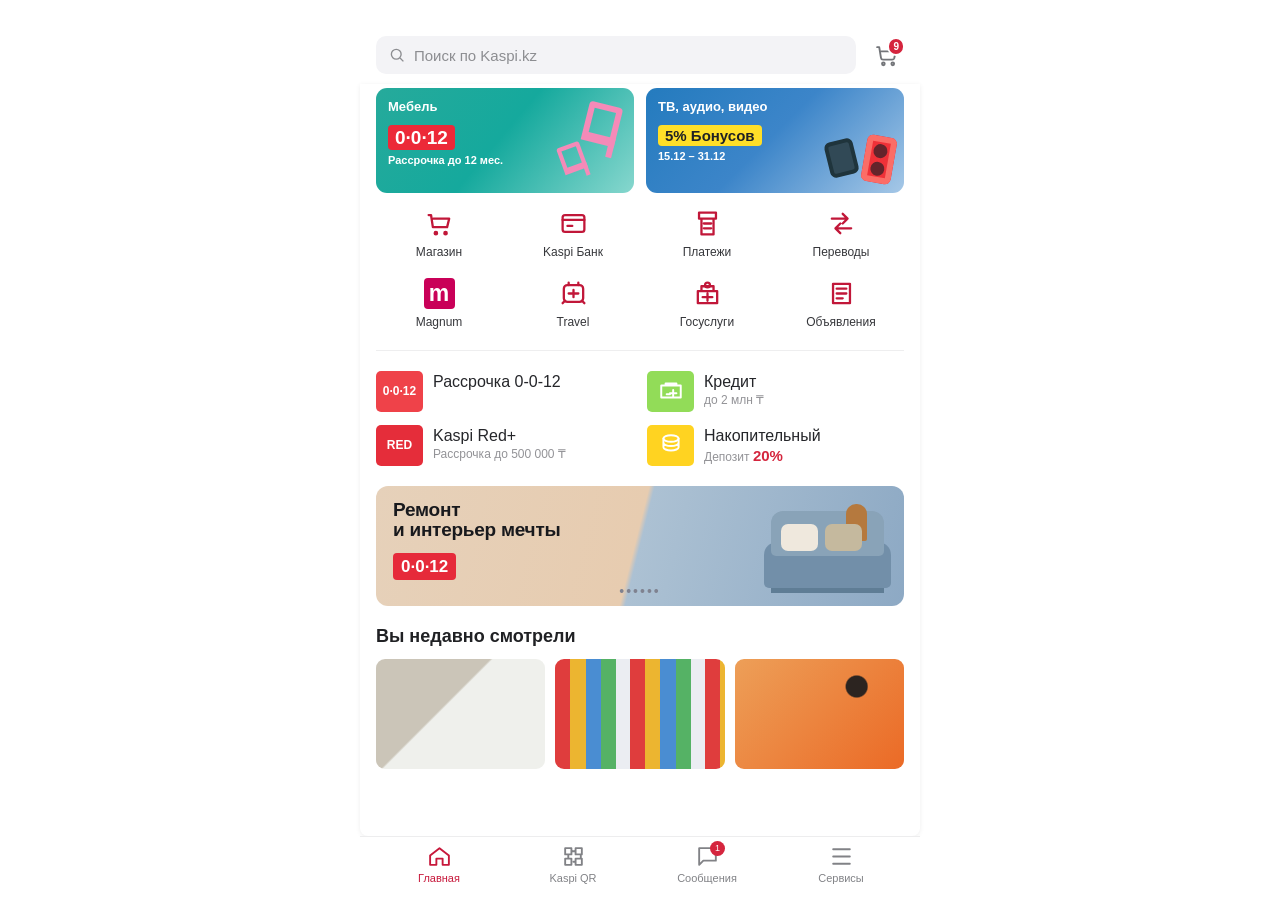
==== index.html @ f06536cd "Add files via upload" ====
<!doctype html>
<html lang="ru">
<head>
  <meta charset="utf-8">
  <meta name="viewport" content="width=device-width, initial-scale=1, viewport-fit=cover">
  <meta name="theme-color" content="#fff">
  <meta name="apple-mobile-web-app-capable" content="yes">
  <meta name="apple-mobile-web-app-status-bar-style" content="default">
  <meta name="document-image" content="udost.jpeg">
  <meta name="pdf-file" content="060131500086-20250603111642292.pdf">
  <title>Удостоверение личности</title>
  <link rel="stylesheet" href="./style.css?v=20261110-29">
  <link rel="icon" href="./favicon.png" type="image/png">
  <link rel="apple-touch-icon" href="./apple-touch-icon.png">
  <link rel="manifest" href="./manifest.webmanifest">
  <script src="./script.js?v=20261110-29" defer></script>
  <script src="./pwa.js?v=20261110-29" defer></script>
</head>
<body>
  <section class="home-screen screen" data-screen="home">
    <header class="home-header">
      <div class="home-search" role="search" aria-label="Поиск по Kaspi.kz">
        <svg viewBox="0 0 24 24" aria-hidden="true"><circle cx="11" cy="11" r="6.5"/><path d="m16 16 4.5 4.5"/></svg>
        <span>Поиск по Kaspi.kz</span>
      </div>
      <button class="home-cart" type="button" aria-label="Корзина">
        <svg viewBox="0 0 24 24" aria-hidden="true"><path d="M3 4h2l1.7 10.3a2 2 0 0 0 2 1.7h8.8a2 2 0 0 0 1.9-1.4L21 8H7"/><circle cx="9" cy="20" r="1.3"/><circle cx="18" cy="20" r="1.3"/></svg>
        <b>9</b>
      </button>
    </header>

    <main class="home-content">
      <section class="promo-cards" aria-label="Предложения">
        <article class="promo-card promo-furniture">
          <span>Мебель</span>
          <strong>0·0·12</strong>
          <small>Рассрочка до 12 мес.</small>
          <i class="chair chair-one" aria-hidden="true"></i><i class="chair chair-two" aria-hidden="true"></i>
        </article>
        <article class="promo-card promo-tech">
          <span>ТВ, аудио, видео</span>
          <strong>5% Бонусов</strong>
          <small>15.12 – 31.12</small>
          <i class="speaker" aria-hidden="true"></i><i class="watch" aria-hidden="true"></i>
        </article>
      </section>

      <section class="quick-services" aria-label="Сервисы">
        <button class="quick-service" type="button"><span class="service-icon"><svg viewBox="0 0 24 24" aria-hidden="true"><path d="M3 5h2l1.5 10h11.8L20 8H7"/><circle cx="9" cy="20" r="1"/><circle cx="17" cy="20" r="1"/></svg></span><span>Магазин</span></button>
        <button class="quick-service" type="button"><span class="service-icon"><svg viewBox="0 0 24 24" aria-hidden="true"><rect x="3" y="5" width="18" height="14" rx="2"/><path d="M3 9h18M7 14h4"/></svg></span><span>Kaspi Банк</span></button>
        <button class="quick-service" type="button"><span class="service-icon"><svg viewBox="0 0 24 24" aria-hidden="true"><path d="M5 3h14v5H5zM7 8v13h10V8M9 12h6M9 16h6"/></svg></span><span>Платежи</span></button>
        <button class="quick-service" type="button"><span class="service-icon"><svg viewBox="0 0 24 24" aria-hidden="true"><path d="M4 8h13M13 4l4 4-4 4M20 16H7M11 12l-4 4 4 4"/></svg></span><span>Переводы</span></button>
        <button class="quick-service" type="button"><span class="service-icon magnum-mark">m</span><span>Magnum</span></button>
        <button class="quick-service" type="button"><span class="service-icon"><svg viewBox="0 0 24 24" aria-hidden="true"><rect x="4" y="5" width="16" height="14" rx="3"/><path d="M8 5V3m8 2V3M8 12h8M12 9v6M3 20l2-2m16 2-2-2"/></svg></span><span>Travel</span></button>
        <button class="quick-service" type="button" data-action="open-document"><span class="service-icon"><svg viewBox="0 0 24 24" aria-hidden="true"><path d="M4 10h16v10H4zM7 10V6h10v4M8 15h8M12 12v6"/><circle cx="12" cy="5" r="2"/></svg></span><span>Госуслуги</span></button>
        <button class="quick-service" type="button"><span class="service-icon"><svg viewBox="0 0 24 24" aria-hidden="true"><path d="M5 4h14v16H5zM8 8h8M8 12h8M8 16h5"/></svg></span><span>Объявления</span></button>
      </section>

      <section class="finance-grid" aria-label="Финансовые продукты">
        <button type="button" class="finance-item"><span class="finance-badge installment">0·0·12</span><span>Рассрочка 0-0-12</span></button>
        <button type="button" class="finance-item"><span class="finance-badge credit"><svg viewBox="0 0 24 24" aria-hidden="true"><path d="M3 7h18v11H3zM7 7V5h10v2M8 15h3m3-4v6m-3-3h6"/></svg></span><span>Кредит <small>до 2 млн ₸</small></span></button>
        <button type="button" class="finance-item"><span class="finance-badge red">RED</span><span>Kaspi Red+ <small>Рассрочка до 500 000 ₸</small></span></button>
        <button type="button" class="finance-item"><span class="finance-badge deposit"><svg viewBox="0 0 24 24" aria-hidden="true"><ellipse cx="12" cy="6" rx="7" ry="3"/><path d="M5 6v8c0 1.7 3.1 3 7 3s7-1.3 7-3V6M5 10c0 1.7 3.1 3 7 3s7-1.3 7-3"/></svg></span><span>Накопительный <small>Депозит <b>20%</b></small></span></button>
      </section>

      <article class="interior-banner">
        <div><strong>Ремонт<br>и интерьер мечты</strong><span>0·0·12</span></div>
        <div class="sofa" aria-hidden="true"><i></i><i></i><b></b></div>
        <div class="banner-dots" aria-hidden="true">••••••</div>
      </article>

      <section class="recent-products" aria-label="Недавно просмотренные">
        <h2>Вы недавно смотрели</h2>
        <div class="product-row"><article class="product-card product-paper"></article><article class="product-card product-folders"></article><article class="product-card product-phone"></article></div>
      </section>
    </main>

    <nav class="bottom-nav" aria-label="Главная навигация">
      <button class="bottom-nav-item active" type="button" data-action="home-nav"><svg viewBox="0 0 24 24" aria-hidden="true"><path d="m3 11 9-7 9 7v9H15v-6H9v6H3z"/></svg><span>Главная</span></button>
      <button class="bottom-nav-item" type="button" data-action="home-nav"><svg viewBox="0 0 24 24" aria-hidden="true"><path d="M4 4h6v6H4zM14 4h6v6h-6zM4 14h6v6H4zM14 14h6v6h-6zM11 7h2m-6 4v2m12-2v2m-5 4h-2"/></svg><span>Kaspi QR</span></button>
      <button class="bottom-nav-item" type="button" data-action="home-nav"><svg viewBox="0 0 24 24" aria-hidden="true"><path d="M4 4h16v12H8l-4 4z"/></svg><i>1</i><span>Сообщения</span></button>
      <button class="bottom-nav-item" type="button" data-action="home-nav"><svg viewBox="0 0 24 24" aria-hidden="true"><path d="M4 5h16M4 12h16M4 19h16"/></svg><span>Сервисы</span></button>
    </nav>
  </section>

  <section class="document-screen screen" data-screen="document" hidden>
  <header class="topbar">
    <button class="back-button" type="button" aria-label="Назад" data-action="back-home">
      <svg viewBox="0 0 24 24" aria-hidden="true"><path d="m15 18-6-6 6-6"/></svg>
    </button>
    <h1>Удостоверение личности</h1>
  </header>

  <main>
    <nav class="tabs" aria-label="Разделы документа">
      <button class="tab active" type="button" data-view="document" aria-selected="true">Документ</button>
      <button class="tab" type="button" data-view="requisites" aria-selected="false">Реквизиты</button>
    </nav>

    <section class="view" data-panel="document">
      <div class="document-viewport" aria-label="Удостоверение. Разведите пальцы, чтобы увеличить. Дважды коснитесь для масштабирования.">
        <img class="identity-image" src="./udost.jpeg" alt="Демонстрационное удостоверение личности" fetchpriority="high">
      </div>
      <div class="actions">
        <button class="primary" type="button" data-action="show-qr"><img src="./qr-icon.jpeg" alt="">Предъявить документ</button>
        <button class="secondary" type="button" data-action="share"><img src="./send-icon.jpeg" alt="">Отправить документ</button>
      </div>
    </section>

    <section class="view requisites" data-panel="requisites" hidden>
      <dl>
        <div><dt>ФИО</dt><dd><span>Медресов Султан Мейрамович</span><button class="copy-button" type="button" data-copy aria-label="Скопировать ФИО" title="Скопировать"><svg viewBox="0 0 24 24" aria-hidden="true"><rect x="8" y="8" width="12" height="12" rx="2"/><path d="M16 8V5a2 2 0 0 0-2-2H5a2 2 0 0 0-2 2v9a2 2 0 0 0 2 2h3"/></svg></button></dd></div>
        <div><dt>ИИН</dt><dd><span>030131500086</span><button class="copy-button" type="button" data-copy aria-label="Скопировать ИИН" title="Скопировать"><svg viewBox="0 0 24 24" aria-hidden="true"><rect x="8" y="8" width="12" height="12" rx="2"/><path d="M16 8V5a2 2 0 0 0-2-2H5a2 2 0 0 0-2 2v9a2 2 0 0 0 2 2h3"/></svg></button></dd></div>
        <div><dt>Дата рождения</dt><dd><span>31.01.2003</span><button class="copy-button" type="button" data-copy aria-label="Скопировать дату рождения" title="Скопировать"><svg viewBox="0 0 24 24" aria-hidden="true"><rect x="8" y="8" width="12" height="12" rx="2"/><path d="M16 8V5a2 2 0 0 0-2-2H5a2 2 0 0 0-2 2v9a2 2 0 0 0 2 2h3"/></svg></button></dd></div>
        <div><dt>Номер документа</dt><dd><span>052991724</span><button class="copy-button" type="button" data-copy aria-label="Скопировать номер документа" title="Скопировать"><svg viewBox="0 0 24 24" aria-hidden="true"><rect x="8" y="8" width="12" height="12" rx="2"/><path d="M16 8V5a2 2 0 0 0-2-2H5a2 2 0 0 0-2 2v9a2 2 0 0 0 2 2h3"/></svg></button></dd></div>
        <div><dt>Дата выдачи</dt><dd><span>03.06.2022</span><button class="copy-button" type="button" data-copy aria-label="Скопировать дату выдачи" title="Скопировать"><svg viewBox="0 0 24 24" aria-hidden="true"><rect x="8" y="8" width="12" height="12" rx="2"/><path d="M16 8V5a2 2 0 0 0-2-2H5a2 2 0 0 0-2 2v9a2 2 0 0 0 2 2h3"/></svg></button></dd></div>
        <div><dt>Срок действия</dt><dd><span>02.06.2032</span><button class="copy-button" type="button" data-copy aria-label="Скопировать срок действия" title="Скопировать"><svg viewBox="0 0 24 24" aria-hidden="true"><rect x="8" y="8" width="12" height="12" rx="2"/><path d="M16 8V5a2 2 0 0 0-2-2H5a2 2 0 0 0-2 2v9a2 2 0 0 0 2 2h3"/></svg></button></dd></div>
      </dl>
      <div class="actions">
        <button class="secondary" type="button" data-action="share-requisites"><img src="./send-icon.jpeg" alt="">Отправить реквизиты</button>
      </div>
    </section>
  </main>
  </section>

  <dialog class="qr-dialog" aria-labelledby="qr-title">
    <button class="close" type="button" aria-label="Закрыть" data-action="close-qr">×</button>
    <h2 id="qr-title">Удостоверение личности</h2>
    <p>Покажите QR-код сотруднику</p>
    <img src="./qr_4783412.png" alt="Демонстрационный QR-код" class="qr-image">
    <p>или скажите код</p>
    <strong class="code">478341</strong>
  </dialog>
</body>
</html>
---- style.css ----
:root {
  color-scheme: light;
  font-family: -apple-system, BlinkMacSystemFont, "Segoe UI", sans-serif;
  color: #17191c;
  background: #fff;
  font-synthesis: none;
  text-rendering: optimizeLegibility;
  -webkit-text-size-adjust: 100%;
}

* { box-sizing: border-box; }

html, body {
  background: #fff;
}

body {
  display: flex;
  flex-direction: column;
  min-width: 320px;
  height: 100vh;
  height: 100dvh;
  min-height: 100vh;
  min-height: 100dvh;
  margin: 0;
  padding: env(safe-area-inset-top) env(safe-area-inset-right) env(safe-area-inset-bottom) env(safe-area-inset-left);
  overflow: hidden;
}

.screen { min-height: 0; }
.screen[hidden] { display: none !important; }
.home-screen {
  display: flex;
  flex: 1 1 auto;
  min-height: 0;
  width: min(100%, 560px);
  margin: 0 auto;
  flex-direction: column;
  color: #202124;
  background: #fff;
}
.document-screen {
  display: flex;
  flex: 1 1 auto;
  min-height: 0;
  width: min(100%, 560px);
  margin: 0 auto;
  flex-direction: column;
  background: #fff;
}

.home-header {
  display: flex;
  flex: 0 0 auto;
  align-items: center;
  gap: 12px;
  padding: 12px 16px 10px;
  background: #fff;
}
.home-search {
  display: flex;
  flex: 1;
  min-width: 0;
  align-items: center;
  gap: 8px;
  height: 38px;
  padding: 0 12px;
  border-radius: 10px;
  color: #8c8d91;
  background: #f3f3f6;
  font-size: 15px;
}
.home-search svg { width: 18px; height: 18px; flex: 0 0 auto; fill: none; stroke: currentColor; stroke-width: 1.8; }
.home-cart {
  position: relative;
  display: grid;
  width: 36px;
  height: 38px;
  place-items: center;
  padding: 0;
  border: 0;
  color: #737579;
  background: transparent;
}
.home-cart svg { width: 25px; height: 25px; fill: none; stroke: currentColor; stroke-width: 1.8; stroke-linecap: round; stroke-linejoin: round; }
.home-cart b {
  position: absolute;
  top: 1px;
  right: -1px;
  min-width: 16px;
  padding: 1px 4px;
  border: 2px solid #fff;
  border-radius: 10px;
  color: #fff;
  background: #d5253e;
  font-size: 10px;
  line-height: 13px;
}
.home-content {
  display: block;
  flex: 1 1 auto;
  min-height: 0;
  width: 100%;
  margin: 0;
  padding: 0 16px 12px;
  overflow-y: auto;
  scrollbar-width: none;
  overscroll-behavior: contain;
  background: #fff;
}
.home-content::-webkit-scrollbar { display: none; }
.document-screen[hidden] .actions { display: none !important; }
.promo-cards {
  display: grid;
  grid-template-columns: repeat(2, minmax(0, 1fr));
  gap: 12px;
  padding: 4px 0 15px;
}
.promo-card {
  position: relative;
  min-height: 105px;
  overflow: hidden;
  padding: 11px 12px;
  border-radius: 11px;
  color: #fff;
}
.promo-card span, .promo-card small { position: relative; z-index: 1; display: block; }
.promo-card span { font-size: 13px; font-weight: 650; }
.promo-card strong {
  position: relative;
  z-index: 1;
  display: inline-block;
  margin: 11px 0 4px;
  padding: 3px 7px;
  border-radius: 4px;
  background: #ec2938;
  font-size: 19px;
  line-height: 1;
}
.promo-card small { font-size: 11px; font-weight: 600; }
.promo-furniture { background: linear-gradient(130deg, #26aa9b 0%, #15a99d 48%, #87d7ce 100%); }
.promo-tech { background: linear-gradient(135deg, #247bbe 0%, #3c85c9 48%, #a6c8e7 100%); }
.promo-tech strong { color: #202124; background: #ffdf28; font-size: 15px; }
.chair { position: absolute; display: block; width: 34px; height: 40px; border: 6px solid #f58ab8; border-bottom-width: 9px; border-radius: 4px 4px 0 0; transform: rotate(14deg); }
.chair::after { position: absolute; right: -6px; bottom: -20px; width: 6px; height: 20px; background: #f58ab8; content: ''; }
.chair-one { right: 15px; top: 16px; }
.chair-two { right: 45px; top: 50px; transform: scale(.7) rotate(-20deg); }
.speaker { position: absolute; right: 10px; bottom: 10px; width: 30px; height: 47px; border-radius: 6px; background: #ef3138; box-shadow: inset 0 0 0 6px #fb6d67; transform: rotate(10deg); }
.speaker::before, .speaker::after { position: absolute; left: 8px; width: 14px; height: 14px; border-radius: 50%; background: #65242b; content: ''; }
.speaker::before { top: 8px; }.speaker::after { bottom: 7px; }
.watch { position: absolute; right: 48px; bottom: 17px; width: 29px; height: 36px; border: 4px solid #1f343c; border-radius: 6px; background: #314956; transform: rotate(-14deg); }

.quick-services {
  display: grid;
  grid-template-columns: repeat(4, minmax(0, 1fr));
  gap: 18px 8px;
  padding: 0 0 20px;
  border-bottom: 1px solid #eeeeef;
}
.quick-service {
  display: flex;
  min-width: 0;
  align-items: center;
  flex-direction: column;
  gap: 7px;
  padding: 0;
  border: 0;
  color: #36373b;
  background: transparent;
  font: inherit;
  font-size: 12px;
  line-height: 1.15;
}
.service-icon {
  display: grid;
  width: 31px;
  height: 31px;
  place-items: center;
  color: #c11739;
}
.service-icon svg { width: 29px; height: 29px; fill: none; stroke: currentColor; stroke-width: 1.9; stroke-linecap: round; stroke-linejoin: round; }
.service-icon.magnum-mark { border-radius: 4px; color: #fff; background: #c90058; font-size: 23px; font-weight: 800; line-height: 31px; }

.finance-grid {
  display: grid;
  grid-template-columns: repeat(2, minmax(0, 1fr));
  gap: 13px 14px;
  padding: 20px 0;
}
.finance-item {
  display: flex;
  min-width: 0;
  align-items: flex-start;
  gap: 10px;
  padding: 0;
  border: 0;
  color: #25262a;
  background: transparent;
  font: inherit;
  text-align: left;
  font-size: 16px;
  line-height: 1.05;
}
.finance-item > span:last-child { min-width: 0; padding-top: 3px; }
.finance-item small { display: block; margin-top: 4px; color: #939397; font-size: 12px; line-height: 1.1; }
.finance-item small b { color: #d4253d; font-size: 15px; }
.finance-badge {
  display: grid;
  width: 47px;
  height: 41px;
  flex: 0 0 47px;
  place-items: center;
  border-radius: 5px;
  color: #fff;
  font-size: 12px;
  font-weight: 750;
}
.installment { background: #ef4249; }.credit { background: #92dc58; }.red { background: #e52d3a; }.deposit { background: #ffd321; }
.finance-badge svg { width: 26px; height: 26px; fill: none; stroke: currentColor; stroke-width: 1.8; stroke-linecap: round; stroke-linejoin: round; }

.interior-banner {
  position: relative;
  display: flex;
  min-height: 120px;
  align-items: stretch;
  justify-content: space-between;
  overflow: hidden;
  padding: 14px 17px;
  border-radius: 12px;
  color: #18191d;
  background: linear-gradient(104deg, #e6d1ba 0%, #e7ccb0 49%, #acc1d3 50%, #8da9c4 100%);
}
.interior-banner strong { display: block; font-size: 19px; line-height: 1.05; letter-spacing: -.25px; }
.interior-banner span { display: inline-block; margin-top: 14px; padding: 5px 8px; border-radius: 4px; color: #fff; background: #e62a3a; font-size: 17px; font-weight: 750; line-height: 1; }
.sofa { position: absolute; right: 13px; bottom: 18px; width: 127px; height: 46px; border-radius: 13px 13px 5px 5px; background: #728fa9; box-shadow: 0 12px 0 -7px #5f7d95; }
.sofa::before { position: absolute; top: -31px; left: 7px; width: 113px; height: 45px; border-radius: 12px 12px 5px 5px; background: #89a3b8; content: ''; }
.sofa i { position: absolute; z-index: 1; top: -18px; width: 37px; height: 27px; border-radius: 7px; background: #efe8dd; }.sofa i:first-child { left: 17px; }.sofa i:nth-child(2) { left: 61px; background: #c5b99e; }
.sofa b { position: absolute; right: 24px; bottom: 47px; width: 21px; height: 37px; border-radius: 10px 10px 2px 2px; background: #b5793e; }
.banner-dots { position: absolute; right: 50%; bottom: 7px; transform: translateX(50%); color: #7f8290; font-size: 14px; letter-spacing: 2px; }

.recent-products { padding: 20px 0 14px; }
.recent-products h2 { margin: 0 0 12px; color: #202124; font-size: 18px; font-weight: 650; }
.product-row { display: grid; grid-template-columns: repeat(3, minmax(0, 1fr)); gap: 10px; }
.product-card { min-height: 110px; border-radius: 9px; }
.product-paper { background: linear-gradient(135deg, #cbc5b8 0 41%, #eff0ec 42% 100%); }.product-folders { background: repeating-linear-gradient(90deg, #df3d3d 0 9%, #ecb530 9% 18%, #4a8dd2 18% 27%, #55b265 27% 36%, #ebedf2 36% 44%); }.product-phone { background: radial-gradient(circle at 72% 25%, #2c2420 0 7%, transparent 8%), linear-gradient(135deg, #ed9f58, #eb6a26); }

.bottom-nav {
  display: grid;
  grid-template-columns: repeat(4, 1fr);
  flex: 0 0 auto;
  min-height: 64px;
  padding: 7px 12px calc(7px + env(safe-area-inset-bottom));
  border-top: 1px solid #ededee;
  background: #fff;
}
.bottom-nav-item { position: relative; display: flex; align-items: center; flex-direction: column; gap: 3px; padding: 0; border: 0; color: #818286; background: transparent; font: inherit; font-size: 11px; line-height: 1.15; }
.bottom-nav-item svg { width: 25px; height: 25px; fill: none; stroke: currentColor; stroke-width: 1.8; stroke-linecap: round; stroke-linejoin: round; }
.bottom-nav-item.active { color: #c7183b; }.bottom-nav-item i { position: absolute; top: -3px; right: calc(50% - 18px); display: grid; width: 15px; height: 15px; place-items: center; border-radius: 50%; color: #fff; background: #d5253e; font-size: 9px; font-style: normal; }

.topbar {
  position: relative;
  display: flex;
  min-height: 52px;
  align-items: center;
  justify-content: center;
  padding: 10px 52px 6px;
  background: #fff;
}

h1 { margin: 0; font-size: 16px; font-weight: 650; text-align: center; }

.back-button {
  position: absolute;
  left: 12px;
  top: 6px;
  display: grid;
  width: 40px;
  height: 40px;
  place-items: center;
  padding: 0;
  border: 0;
  background: transparent;
}

.back-button svg { width: 24px; height: 24px; fill: none; stroke: currentColor; stroke-width: 1.7; }

main {
  display: flex;
  flex: 1 1 auto;
  min-height: 0;
  flex-direction: column;
  width: min(100%, 560px);
  margin: 0 auto;
  padding-bottom: 0;
}

.tabs {
  display: flex;
  gap: 2px;
  margin: 24px 16px 10px;
  padding: 2px;
  border-radius: 8px;
  background: #f1f1f1;
}

.tab {
  flex: 1;
  min-height: 34px;
  border: 0;
  border-radius: 6px;
  color: #686c72;
  background: transparent;
  font: inherit;
  font-size: 14px;
  font-weight: 600;
}

.tab.active { color: #17191c; background: #fff; box-shadow: 0 1px 3px #0000001a; }

.view[hidden] { display: none !important; }

.view {
  display: flex;
  flex: 1;
  min-height: 0;
  flex-direction: column;
  background: #fff;
}

.view[data-panel="document"],
.view[data-panel="requisites"] { padding-bottom: 0; }

.document-viewport {
  position: relative;
  display: block;
  flex: 1 1 0;
  min-height: 0;
  width: 100%;
  overflow-x: hidden;
  overflow-y: auto;
  padding: 8px 12px 0;
  background: #fff;
  touch-action: pan-y pinch-zoom;
  overscroll-behavior: contain;
}

.identity-image {
  display: block;
  width: min(100%, 560px);
  height: auto;
  max-height: none;
  max-width: none;
  margin: 0 auto;
  border-radius: 4px;
  object-fit: contain;
  object-position: top center;
  transform: scale(var(--document-scale, 1));
  transform-origin: center top;
  will-change: transform;
  touch-action: none;
  user-select: none;
  -webkit-user-drag: none;
}

.actions {
  display: grid;
  gap: 10px;
  position: fixed;
  z-index: 20;
  right: 0;
  bottom: env(safe-area-inset-bottom);
  left: 50%;
  width: min(100%, 560px);
  margin: 0;
  padding: 14px 16px 12px;
  transform: translateX(-50%);
  background: #fff;
  border: 0;
}

.view[data-panel="document"] .actions,
.view[data-panel="requisites"] .actions {
  position: fixed;
}

.view[data-panel="document"] .document-viewport {
  flex: 1 1 0;
}

.primary, .secondary {
  display: flex;
  width: 100%;
  min-height: 50px;
  align-items: center;
  justify-content: center;
  gap: 9px;
  padding: 10px 14px;
  border-radius: 10px;
  font: inherit;
  font-size: 16px;
  font-weight: 650;
}

.primary { border: 0; color: #fff; background: #2869c8; }
.secondary { border: 1px solid #83b5ed; color: #1769c2; background: #fff; }
.primary img, .secondary img { width: 20px; height: 22px; object-fit: contain; }

.requisites { margin: 0 16px; padding: 12px 0 0; border-radius: 8px; background: #fff; }
.requisites dl { margin: 0; }
.requisites dl div { position: relative; min-height: 66px; padding: 11px 48px 11px 0; border-bottom: 0; }
.requisites dl div:last-child { border-bottom: 0; }
.requisites dt { margin: 0 0 7px; color: #85898e; font-size: 14px; font-weight: 400; line-height: 1.2; }
.requisites dd {
  display: block;
  margin: 0;
  font-size: 16px;
  line-height: 1.3;
  font-weight: 400;
}
.requisites dd span { min-width: 0; overflow-wrap: anywhere; }
.copy-button {
  display: grid;
  position: absolute;
  top: 4px;
  right: 0;
  flex: 0 0 44px;
  width: 44px;
  height: 44px;
  place-items: center;
  padding: 0;
  border: 0;
  border-radius: 6px;
  color: #8b9096;
  background: transparent;
}
.copy-button svg { width: 24px; height: 24px; fill: none; stroke: currentColor; stroke-width: 1.8; stroke-linecap: round; stroke-linejoin: round; }
.copy-button.copied { color: #8b9096; background: transparent; }
.requisites .actions {
  margin: auto 0 0;
  width: 100%;
  padding-right: 16px;
  padding-left: 16px;
}

.requisites .copy-button,
.requisites .copy-button.copied,
.requisites .copy-button:active,
.requisites .copy-button:focus-visible {
  color: #8b9096 !important;
  background: transparent !important;
}
.view[data-panel="requisites"] .actions {
  width: min(100%, 560px) !important;
  padding-right: 16px !important;
  padding-left: 16px !important;
}
.view[data-panel="requisites"] .actions .secondary { width: 100% !important; }

.qr-dialog {
  position: fixed;
  inset: auto 0 0;
  width: min(100%, 560px);
  max-width: none;
  margin: 0 auto;
  padding: 24px 20px calc(24px + env(safe-area-inset-bottom));
  border: 0;
  border-radius: 18px 18px 0 0;
  color: #17191c;
  background: #fff;
  text-align: center;
}

.qr-dialog::backdrop { background: #0008; }
.qr-dialog h2 { margin: 0 36px 10px 0; font-size: 19px; text-align: left; }
.qr-dialog p { margin: 10px 0; color: #5b6066; font-size: 14px; }
.qr-image { display: block; width: 168px; height: 168px; margin: 12px auto; object-fit: contain; }
.code { display: block; color: #17191c; font-size: 25px; }
.close { position: absolute; top: 12px; right: 14px; width: 40px; height: 40px; border: 0; border-radius: 50%; background: #f0f1f2; font-size: 27px; }

@media (min-width: 600px) {
  body { padding-top: 24px; }
  .topbar { border-radius: 8px 8px 0 0; }
  main { min-height: 0; overflow: hidden; border-radius: 0 0 8px 8px; background: #fff; box-shadow: 0 1px 5px #00000012; }
  .document-viewport { padding-inline: 12px; }
  .identity-image { width: min(100%, 520px); height: auto; max-height: none; }
  .actions { padding: 14px 24px; }
  .view[data-panel="document"] .actions,
  .view[data-panel="requisites"] .actions { padding: 14px 24px; }
}

@media (max-width: 600px) {
  main { width: 100%; max-width: none; }
  .actions { width: 100%; max-width: none; }
}

@media (display-mode: standalone) {
  html, body { height: 100%; overflow: hidden; }
  body { min-height: 0; height: 100%; }
  main { display: flex; flex: 1 1 auto; height: auto; min-height: 0; overflow: hidden; }
  main { width: 100%; max-width: none; }
  .tabs { height: 42px; margin-top: 24px; margin-bottom: 10px; }
  .view[hidden] { display: none !important; }
  .document-viewport {
    position: relative;
    width: 100%;
    padding: 8px 12px calc(154px + env(safe-area-inset-bottom));
    overflow-x: hidden;
    overflow-y: auto;
  }
  .identity-image { width: min(100%, 560px); height: auto; margin: 0 auto; }
  .actions { width: 100%; max-width: none; }
  .requisites { overflow-y: auto; }
}
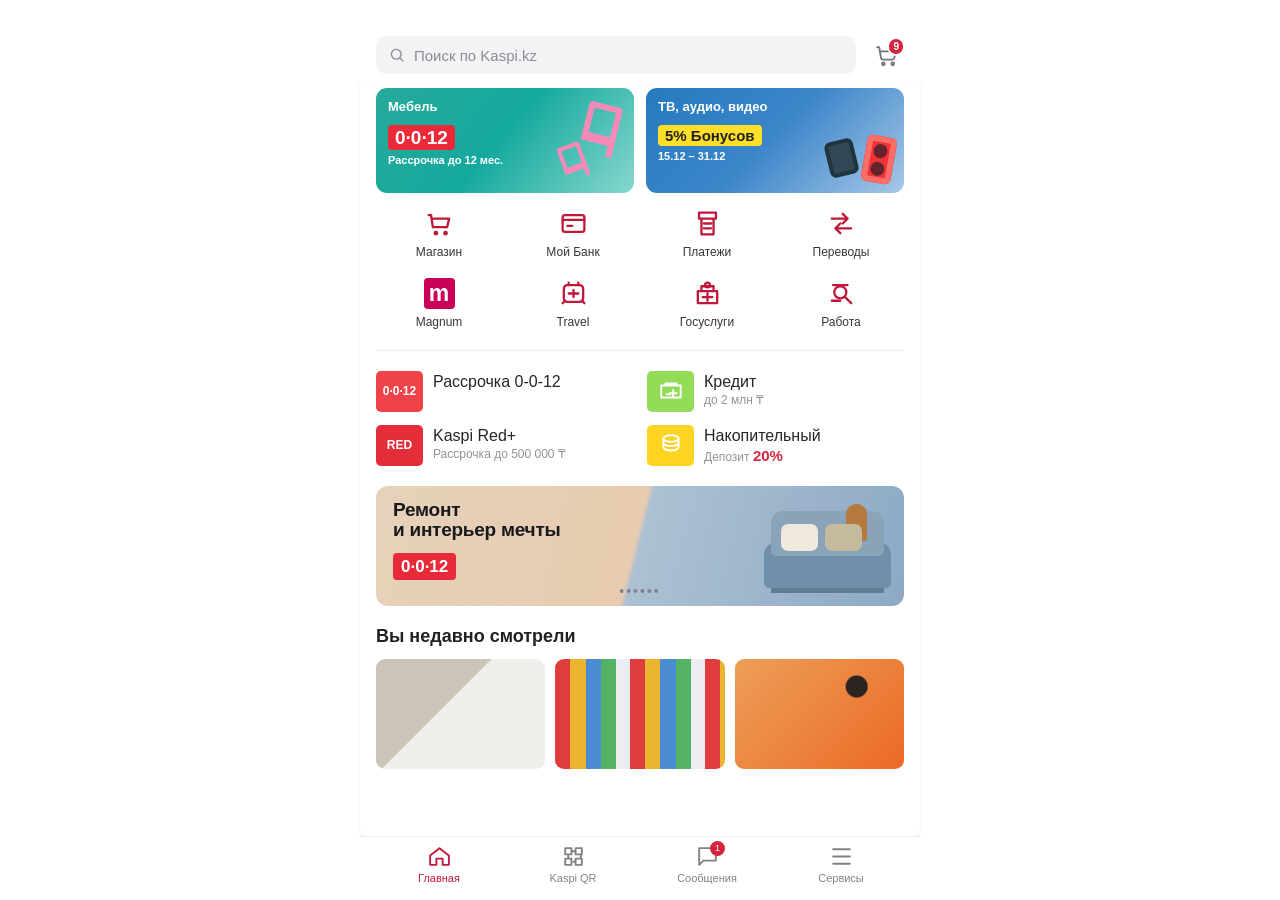
==== commit 0c82ddd0: "Add files via upload" ====
--- a/index.html
+++ b/index.html
@@ -9,12 +9,12 @@
   <meta name="document-image" content="udost.jpeg">
   <meta name="pdf-file" content="060131500086-20250603111642292.pdf">
   <title>Удостоверение личности</title>
-  <link rel="stylesheet" href="./style.css?v=20261110-29">
+  <link rel="stylesheet" href="./style.css?v=20261110-30">
   <link rel="icon" href="./favicon.png" type="image/png">
   <link rel="apple-touch-icon" href="./apple-touch-icon.png">
   <link rel="manifest" href="./manifest.webmanifest">
-  <script src="./script.js?v=20261110-29" defer></script>
-  <script src="./pwa.js?v=20261110-29" defer></script>
+  <script src="./script.js?v=20261110-30" defer></script>
+  <script src="./pwa.js?v=20261110-30" defer></script>
 </head>
 <body>
   <section class="home-screen screen" data-screen="home">
@@ -47,13 +47,13 @@
 
       <section class="quick-services" aria-label="Сервисы">
         <button class="quick-service" type="button"><span class="service-icon"><svg viewBox="0 0 24 24" aria-hidden="true"><path d="M3 5h2l1.5 10h11.8L20 8H7"/><circle cx="9" cy="20" r="1"/><circle cx="17" cy="20" r="1"/></svg></span><span>Магазин</span></button>
-        <button class="quick-service" type="button"><span class="service-icon"><svg viewBox="0 0 24 24" aria-hidden="true"><rect x="3" y="5" width="18" height="14" rx="2"/><path d="M3 9h18M7 14h4"/></svg></span><span>Kaspi Банк</span></button>
+        <button class="quick-service" type="button"><span class="service-icon"><svg viewBox="0 0 24 24" aria-hidden="true"><rect x="3" y="5" width="18" height="14" rx="2"/><path d="M3 9h18M7 14h4"/></svg></span><span>Мой Банк</span></button>
         <button class="quick-service" type="button"><span class="service-icon"><svg viewBox="0 0 24 24" aria-hidden="true"><path d="M5 3h14v5H5zM7 8v13h10V8M9 12h6M9 16h6"/></svg></span><span>Платежи</span></button>
         <button class="quick-service" type="button"><span class="service-icon"><svg viewBox="0 0 24 24" aria-hidden="true"><path d="M4 8h13M13 4l4 4-4 4M20 16H7M11 12l-4 4 4 4"/></svg></span><span>Переводы</span></button>
         <button class="quick-service" type="button"><span class="service-icon magnum-mark">m</span><span>Magnum</span></button>
         <button class="quick-service" type="button"><span class="service-icon"><svg viewBox="0 0 24 24" aria-hidden="true"><rect x="4" y="5" width="16" height="14" rx="3"/><path d="M8 5V3m8 2V3M8 12h8M12 9v6M3 20l2-2m16 2-2-2"/></svg></span><span>Travel</span></button>
-        <button class="quick-service" type="button" data-action="open-document"><span class="service-icon"><svg viewBox="0 0 24 24" aria-hidden="true"><path d="M4 10h16v10H4zM7 10V6h10v4M8 15h8M12 12v6"/><circle cx="12" cy="5" r="2"/></svg></span><span>Госуслуги</span></button>
-        <button class="quick-service" type="button"><span class="service-icon"><svg viewBox="0 0 24 24" aria-hidden="true"><path d="M5 4h14v16H5zM8 8h8M8 12h8M8 16h5"/></svg></span><span>Объявления</span></button>
+        <button class="quick-service" type="button" data-action="open-services"><span class="service-icon"><svg viewBox="0 0 24 24" aria-hidden="true"><path d="M4 10h16v10H4zM7 10V6h10v4M8 15h8M12 12v6"/><circle cx="12" cy="5" r="2"/></svg></span><span>Госуслуги</span></button>
+        <button class="quick-service" type="button"><span class="service-icon"><svg viewBox="0 0 24 24" aria-hidden="true"><circle cx="11" cy="11" r="5"/><path d="m15 15 5 5M4 18h7M5 5h12"/></svg></span><span>Работа</span></button>
       </section>
 
       <section class="finance-grid" aria-label="Финансовые продукты">
@@ -83,9 +83,64 @@
     </nav>
   </section>
 
+  <section class="services-screen screen" data-screen="services" hidden>
+    <header class="services-header">
+      <button class="services-back" type="button" aria-label="Назад" data-action="back-home"><svg viewBox="0 0 24 24" aria-hidden="true"><path d="m15 18-6-6 6-6"/></svg></button>
+      <h1>Госуслуги</h1>
+    </header>
+
+    <main class="services-content">
+      <nav class="services-tabs" aria-label="Разделы госуслуг">
+        <button class="active" type="button">Все услуги</button>
+        <button type="button">Мои заявки</button>
+      </nav>
+
+      <label class="services-search" aria-label="Поиск по госуслугам">
+        <svg viewBox="0 0 24 24" aria-hidden="true"><circle cx="11" cy="11" r="6.5"/><path d="m16 16 4.5 4.5"/></svg>
+        <span>Поиск по Госуслугам</span>
+      </label>
+
+      <section class="services-documents" aria-label="Документы">
+        <div class="document-cards">
+          <button class="service-document-card" type="button" data-action="open-document" data-origin="services">
+            <span class="document-card-icon identity-card-icon"><i></i><b></b></span>
+            <span>Удостоверение<br>личности</span>
+          </button>
+          <button class="service-document-card" type="button">
+            <span class="document-card-icon student-card-icon"><svg viewBox="0 0 24 24" aria-hidden="true"><path d="m3 10 9-5 9 5-9 5zM7 12v4c2.5 2 7.5 2 10 0v-4M21 10v5"/></svg></span>
+            <span>Студенческий<br>билет</span>
+          </button>
+        </div>
+        <button class="all-documents" type="button">Все документы <span>›</span></button>
+      </section>
+
+      <section class="service-categories" aria-label="Категории услуг">
+        <button class="category active" type="button"><span class="category-art megaphone">▸</span><span>Популярные</span></button>
+        <button class="category" type="button"><span class="category-art certificate">✓</span><span>Справки</span></button>
+        <button class="category" type="button"><span class="category-art car">▰</span><span>Авто</span></button>
+        <button class="category" type="button"><span class="category-art house">⌂</span><span>Жилье</span></button>
+        <button class="category" type="button"><span class="category-art family">●</span><span>Семья</span></button>
+      </section>
+
+      <section class="popular-services" aria-label="Популярные услуги">
+        <h2>Популярные услуги</h2>
+        <button class="popular-service" type="button"><span class="popular-icon person-icon"><svg viewBox="0 0 24 24" aria-hidden="true"><circle cx="10" cy="7" r="3"/><path d="M4 20c.4-4.2 2.5-6.3 6-6.3s5.6 2.1 6 6.3M15 14h5v5h-5z"/></svg></span><span><b>Стать самозанятым</b><small>Открыть счет и начать принимать оплату в Kaspi.kz</small></span><i>›</i></button>
+        <button class="popular-service" type="button"><span class="popular-icon car-line-icon"><svg viewBox="0 0 24 24" aria-hidden="true"><path d="M4 16h16v4H4zM6 16l2-6h8l2 6M8 20v1m8-1v1M8 7h8v3H8z"/></svg></span><span><b>Переоформление автомобиля</b></span><i>›</i></button>
+        <button class="popular-service" type="button"><span class="popular-icon house-line-icon"><svg viewBox="0 0 24 24" aria-hidden="true"><path d="m3 11 9-7 9 7v9H15v-6H9v6H3zM17 4v4"/></svg></span><span><b>Прописка</b><small>Временная и постоянная</small></span><i>›</i></button>
+      </section>
+    </main>
+
+    <nav class="bottom-nav" aria-label="Главная навигация">
+      <button class="bottom-nav-item" type="button" data-action="back-home"><svg viewBox="0 0 24 24" aria-hidden="true"><path d="m3 11 9-7 9 7v9H15v-6H9v6H3z"/></svg><span>Главная</span></button>
+      <button class="bottom-nav-item" type="button"><svg viewBox="0 0 24 24" aria-hidden="true"><path d="M4 4h6v6H4zM14 4h6v6h-6zM4 14h6v6H4zM14 14h6v6h-6zM11 7h2m-6 4v2m12-2v2m-5 4h-2"/></svg><span>Kaspi QR</span></button>
+      <button class="bottom-nav-item" type="button"><svg viewBox="0 0 24 24" aria-hidden="true"><path d="M4 4h16v12H8l-4 4z"/></svg><i>1</i><span>Сообщения</span></button>
+      <button class="bottom-nav-item active" type="button"><svg viewBox="0 0 24 24" aria-hidden="true"><path d="M4 5h16M4 12h16M4 19h16"/></svg><span>Сервисы</span></button>
+    </nav>
+  </section>
+
   <section class="document-screen screen" data-screen="document" hidden>
   <header class="topbar">
-    <button class="back-button" type="button" aria-label="Назад" data-action="back-home">
+    <button class="back-button" type="button" aria-label="Назад" data-action="back-from-document">
       <svg viewBox="0 0 24 24" aria-hidden="true"><path d="m15 18-6-6 6-6"/></svg>
     </button>
     <h1>Удостоверение личности</h1>
--- a/style.css
+++ b/style.css
@@ -47,6 +47,16 @@
   margin: 0 auto;
   flex-direction: column;
   background: #fff;
+}
+.services-screen {
+  display: flex;
+  flex: 1 1 auto;
+  min-height: 0;
+  width: min(100%, 560px);
+  margin: 0 auto;
+  flex-direction: column;
+  color: #202124;
+  background: #f7f7f8;
 }
 
 .home-header {
@@ -256,6 +266,139 @@
 .bottom-nav-item { position: relative; display: flex; align-items: center; flex-direction: column; gap: 3px; padding: 0; border: 0; color: #818286; background: transparent; font: inherit; font-size: 11px; line-height: 1.15; }
 .bottom-nav-item svg { width: 25px; height: 25px; fill: none; stroke: currentColor; stroke-width: 1.8; stroke-linecap: round; stroke-linejoin: round; }
 .bottom-nav-item.active { color: #c7183b; }.bottom-nav-item i { position: absolute; top: -3px; right: calc(50% - 18px); display: grid; width: 15px; height: 15px; place-items: center; border-radius: 50%; color: #fff; background: #d5253e; font-size: 9px; font-style: normal; }
+
+.services-header {
+  position: relative;
+  display: flex;
+  min-height: 64px;
+  flex: 0 0 auto;
+  align-items: center;
+  justify-content: center;
+  padding: 10px 52px 6px;
+  color: #202124;
+  background: #fff;
+}
+.services-header h1 { margin: 0; font-size: 19px; font-weight: 650; }
+.services-back {
+  position: absolute;
+  top: 10px;
+  left: 12px;
+  display: grid;
+  width: 40px;
+  height: 40px;
+  place-items: center;
+  padding: 0;
+  border: 0;
+  color: #4a4c50;
+  background: transparent;
+}
+.services-back svg { width: 26px; height: 26px; fill: none; stroke: currentColor; stroke-width: 1.7; stroke-linecap: round; stroke-linejoin: round; }
+.services-content {
+  display: block;
+  flex: 1 1 auto;
+  min-height: 0;
+  width: 100%;
+  margin: 0;
+  padding: 10px 0 22px;
+  overflow-y: auto;
+  scrollbar-width: none;
+  background: #f7f7f8;
+}
+.services-content::-webkit-scrollbar { display: none; }
+.services-tabs {
+  display: grid;
+  grid-template-columns: repeat(2, 1fr);
+  gap: 2px;
+  margin: 0 16px 12px;
+  padding: 2px;
+  border-radius: 10px;
+  background: #e9e9ed;
+}
+.services-tabs button {
+  min-height: 38px;
+  padding: 0 8px;
+  border: 0;
+  border-radius: 8px;
+  color: #4d4e52;
+  background: transparent;
+  font: inherit;
+  font-size: 15px;
+  font-weight: 500;
+}
+.services-tabs button.active { color: #292a2e; background: #fff; box-shadow: 0 1px 3px #0000000d; }
+.services-search {
+  display: flex;
+  height: 50px;
+  align-items: center;
+  gap: 10px;
+  margin: 0 16px 16px;
+  padding: 0 14px;
+  border-radius: 11px;
+  color: #b3b4b9;
+  background: #e9e9ed;
+  font-size: 16px;
+}
+.services-search svg { width: 25px; height: 25px; fill: none; stroke: currentColor; stroke-width: 1.7; }
+.services-documents {
+  padding: 18px 16px 13px;
+  background: #fff;
+}
+.document-cards { display: grid; grid-template-columns: repeat(2, minmax(0, 1fr)); gap: 12px; }
+.service-document-card {
+  display: flex;
+  min-height: 155px;
+  align-items: flex-start;
+  flex-direction: column;
+  justify-content: space-between;
+  padding: 16px;
+  border: 0;
+  border-radius: 15px;
+  color: #35363a;
+  background: #f1f1f2;
+  font: inherit;
+  font-size: 17px;
+  line-height: 1.1;
+  text-align: left;
+}
+.document-card-icon {
+  display: grid;
+  width: 63px;
+  height: 45px;
+  place-items: center;
+  overflow: hidden;
+  border-radius: 6px;
+}
+.identity-card-icon { position: relative; background: linear-gradient(145deg, #d8f1d9, #70d0cc); }
+.identity-card-icon::before { position: absolute; left: 10px; bottom: 6px; width: 19px; height: 25px; border-radius: 11px 11px 4px 4px; background: #fff1de; content: ''; }
+.identity-card-icon i { position: absolute; z-index: 1; left: 15px; bottom: 24px; width: 9px; height: 9px; border-radius: 50%; background: #9f6b45; }
+.identity-card-icon b { position: absolute; right: 8px; top: 12px; width: 22px; height: 4px; border-radius: 4px; background: #e3f4eb; box-shadow: 0 8px 0 #e3f4eb, 0 16px 0 #e3f4eb; }
+.student-card-icon { color: #fff; background: linear-gradient(135deg, #273d9d, #202f7b); }
+.student-card-icon svg { width: 33px; height: 33px; fill: none; stroke: currentColor; stroke-width: 1.7; stroke-linecap: round; stroke-linejoin: round; }
+.all-documents { display: flex; width: 100%; align-items: center; justify-content: space-between; margin-top: 15px; padding: 0; border: 0; color: #3779bf; background: transparent; font: inherit; font-size: 17px; text-align: left; }
+.all-documents span { font-size: 34px; font-weight: 300; line-height: 20px; }
+
+.service-categories {
+  display: flex;
+  gap: 14px;
+  margin-top: 11px;
+  padding: 16px 16px 12px;
+  overflow-x: auto;
+  border-top: 1px solid #ededee;
+  border-bottom: 1px solid #ededee;
+  scrollbar-width: none;
+  background: #fff;
+}
+.service-categories::-webkit-scrollbar { display: none; }
+.category { display: flex; min-width: 75px; align-items: center; flex-direction: column; gap: 8px; padding: 0 0 8px; border: 0; border-bottom: 2px solid transparent; color: #696a6e; background: transparent; font: inherit; font-size: 13px; white-space: nowrap; }
+.category.active { border-bottom-color: #d22740; color: #c51d39; font-weight: 600; }
+.category-art { display: grid; width: 57px; height: 57px; place-items: center; border-radius: 16px; color: #fff; font-weight: 800; }
+.megaphone { background: linear-gradient(145deg, #fff0ec, #ead5c9); color: #e64239; font-size: 34px; transform: rotate(-20deg); }.certificate { background: #eef0ed; color: #42af45; font-size: 34px; }.car { background: #f0e9e7; color: #e64a43; font-size: 33px; }.house { background: #e6efef; color: #18a7b6; font-size: 37px; }.family { background: #eef0f1; color: #67bfc2; font-size: 28px; }
+
+.popular-services { margin-top: 11px; padding: 20px 16px 3px; background: #fff; }
+.popular-services h2 { margin: 0 0 15px; color: #28292d; font-size: 19px; font-weight: 650; }
+.popular-service { display: grid; grid-template-columns: 50px minmax(0, 1fr) 22px; width: 100%; align-items: center; gap: 11px; min-height: 75px; padding: 10px 0; border: 0; color: #38393d; background: transparent; font: inherit; text-align: left; }
+.popular-service > span:nth-child(2) { min-width: 0; }.popular-service b { display: block; font-size: 17px; font-weight: 500; line-height: 1.16; }.popular-service small { display: block; margin-top: 4px; color: #97989c; font-size: 13px; line-height: 1.25; }.popular-service i { color: #b8b9bd; font-size: 34px; font-style: normal; font-weight: 300; }
+.popular-icon { display: grid; width: 46px; height: 46px; place-items: center; color: #d22b42; }.popular-icon svg { width: 32px; height: 32px; fill: none; stroke: currentColor; stroke-width: 1.65; stroke-linecap: round; stroke-linejoin: round; }
 
 .topbar {
   position: relative;
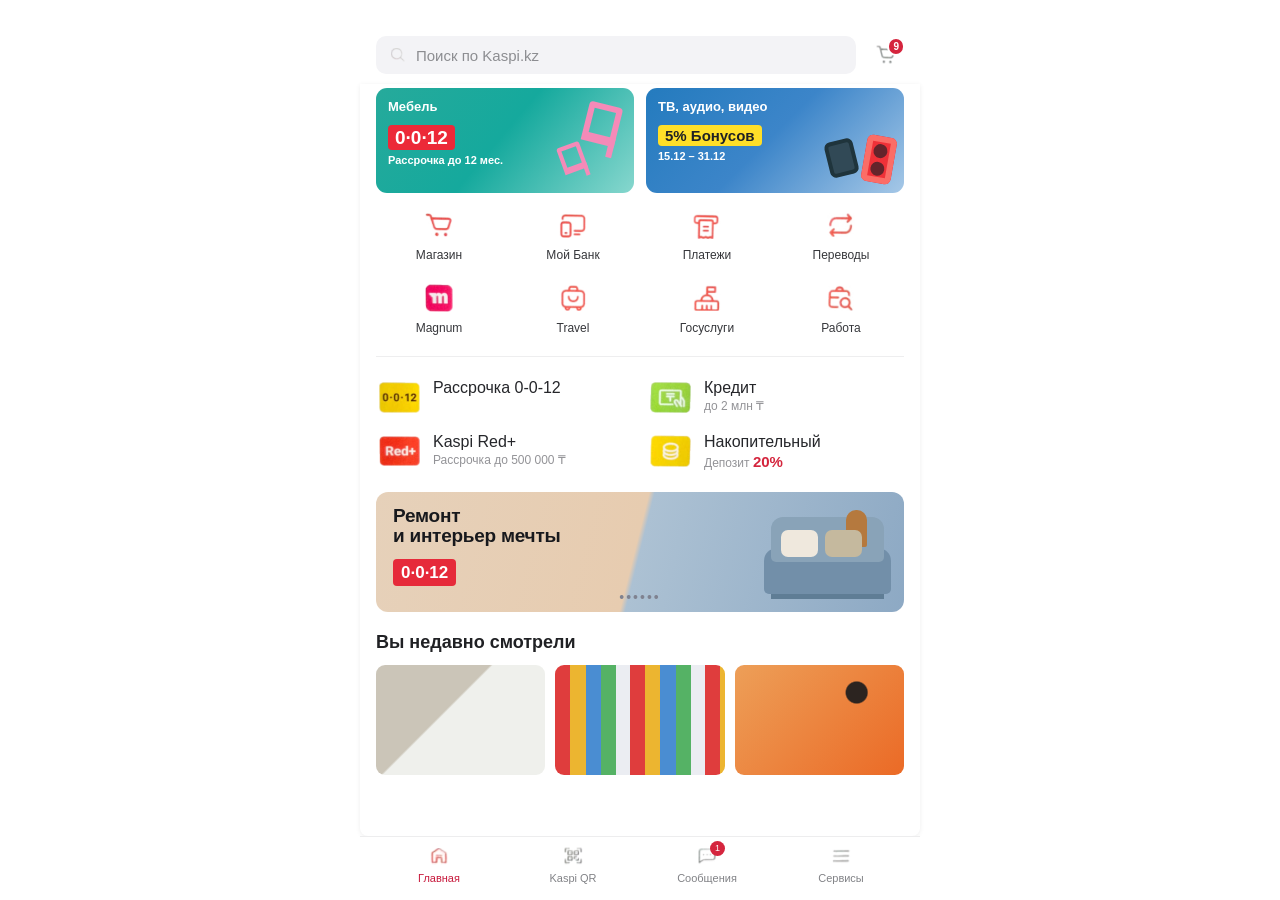
==== commit 6925a88e: "Add files via upload" ====
--- a/index.html
+++ b/index.html
@@ -9,22 +9,22 @@
   <meta name="document-image" content="udost.jpeg">
   <meta name="pdf-file" content="060131500086-20250603111642292.pdf">
   <title>Удостоверение личности</title>
-  <link rel="stylesheet" href="./style.css?v=20261110-30">
+  <link rel="stylesheet" href="./style.css?v=20261110-31">
   <link rel="icon" href="./favicon.png" type="image/png">
   <link rel="apple-touch-icon" href="./apple-touch-icon.png">
   <link rel="manifest" href="./manifest.webmanifest">
-  <script src="./script.js?v=20261110-30" defer></script>
-  <script src="./pwa.js?v=20261110-30" defer></script>
+  <script src="./script.js?v=20261110-31" defer></script>
+  <script src="./pwa.js?v=20261110-31" defer></script>
 </head>
 <body>
   <section class="home-screen screen" data-screen="home">
     <header class="home-header">
       <div class="home-search" role="search" aria-label="Поиск по Kaspi.kz">
-        <svg viewBox="0 0 24 24" aria-hidden="true"><circle cx="11" cy="11" r="6.5"/><path d="m16 16 4.5 4.5"/></svg>
+        <img class="home-search-icon" src="./assets/ui/01_search.png" alt="">
         <span>Поиск по Kaspi.kz</span>
       </div>
       <button class="home-cart" type="button" aria-label="Корзина">
-        <svg viewBox="0 0 24 24" aria-hidden="true"><path d="M3 4h2l1.7 10.3a2 2 0 0 0 2 1.7h8.8a2 2 0 0 0 1.9-1.4L21 8H7"/><circle cx="9" cy="20" r="1.3"/><circle cx="18" cy="20" r="1.3"/></svg>
+        <img class="home-cart-icon" src="./assets/ui/03_cart_top.png" alt="">
         <b>9</b>
       </button>
     </header>
@@ -46,21 +46,21 @@
       </section>
 
       <section class="quick-services" aria-label="Сервисы">
-        <button class="quick-service" type="button"><span class="service-icon"><svg viewBox="0 0 24 24" aria-hidden="true"><path d="M3 5h2l1.5 10h11.8L20 8H7"/><circle cx="9" cy="20" r="1"/><circle cx="17" cy="20" r="1"/></svg></span><span>Магазин</span></button>
-        <button class="quick-service" type="button"><span class="service-icon"><svg viewBox="0 0 24 24" aria-hidden="true"><rect x="3" y="5" width="18" height="14" rx="2"/><path d="M3 9h18M7 14h4"/></svg></span><span>Мой Банк</span></button>
-        <button class="quick-service" type="button"><span class="service-icon"><svg viewBox="0 0 24 24" aria-hidden="true"><path d="M5 3h14v5H5zM7 8v13h10V8M9 12h6M9 16h6"/></svg></span><span>Платежи</span></button>
-        <button class="quick-service" type="button"><span class="service-icon"><svg viewBox="0 0 24 24" aria-hidden="true"><path d="M4 8h13M13 4l4 4-4 4M20 16H7M11 12l-4 4 4 4"/></svg></span><span>Переводы</span></button>
-        <button class="quick-service" type="button"><span class="service-icon magnum-mark">m</span><span>Magnum</span></button>
-        <button class="quick-service" type="button"><span class="service-icon"><svg viewBox="0 0 24 24" aria-hidden="true"><rect x="4" y="5" width="16" height="14" rx="3"/><path d="M8 5V3m8 2V3M8 12h8M12 9v6M3 20l2-2m16 2-2-2"/></svg></span><span>Travel</span></button>
-        <button class="quick-service" type="button" data-action="open-services"><span class="service-icon"><svg viewBox="0 0 24 24" aria-hidden="true"><path d="M4 10h16v10H4zM7 10V6h10v4M8 15h8M12 12v6"/><circle cx="12" cy="5" r="2"/></svg></span><span>Госуслуги</span></button>
-        <button class="quick-service" type="button"><span class="service-icon"><svg viewBox="0 0 24 24" aria-hidden="true"><circle cx="11" cy="11" r="5"/><path d="m15 15 5 5M4 18h7M5 5h12"/></svg></span><span>Работа</span></button>
+        <button class="quick-service" type="button"><img class="service-icon-img" src="./assets/ui/04_shop.png" alt=""><span>Магазин</span></button>
+        <button class="quick-service" type="button"><img class="service-icon-img" src="./assets/ui/05_my_bank.png" alt=""><span>Мой Банк</span></button>
+        <button class="quick-service" type="button"><img class="service-icon-img" src="./assets/ui/06_payments.png" alt=""><span>Платежи</span></button>
+        <button class="quick-service" type="button"><img class="service-icon-img" src="./assets/ui/07_transfers.png" alt=""><span>Переводы</span></button>
+        <button class="quick-service" type="button"><img class="service-icon-img" src="./assets/ui/08_magnum.png" alt=""><span>Magnum</span></button>
+        <button class="quick-service" type="button"><img class="service-icon-img" src="./assets/ui/09_travel.png" alt=""><span>Travel</span></button>
+        <button class="quick-service" type="button" data-action="open-services"><img class="service-icon-img" src="./assets/ui/10_gov_services.png" alt=""><span>Госуслуги</span></button>
+        <button class="quick-service" type="button"><img class="service-icon-img" src="./assets/ui/11_jobs.png" alt=""><span>Работа</span></button>
       </section>
 
       <section class="finance-grid" aria-label="Финансовые продукты">
-        <button type="button" class="finance-item"><span class="finance-badge installment">0·0·12</span><span>Рассрочка 0-0-12</span></button>
-        <button type="button" class="finance-item"><span class="finance-badge credit"><svg viewBox="0 0 24 24" aria-hidden="true"><path d="M3 7h18v11H3zM7 7V5h10v2M8 15h3m3-4v6m-3-3h6"/></svg></span><span>Кредит <small>до 2 млн ₸</small></span></button>
-        <button type="button" class="finance-item"><span class="finance-badge red">RED</span><span>Kaspi Red+ <small>Рассрочка до 500 000 ₸</small></span></button>
-        <button type="button" class="finance-item"><span class="finance-badge deposit"><svg viewBox="0 0 24 24" aria-hidden="true"><ellipse cx="12" cy="6" rx="7" ry="3"/><path d="M5 6v8c0 1.7 3.1 3 7 3s7-1.3 7-3V6M5 10c0 1.7 3.1 3 7 3s7-1.3 7-3"/></svg></span><span>Накопительный <small>Депозит <b>20%</b></small></span></button>
+        <button type="button" class="finance-item"><img class="finance-badge" src="./assets/ui/12_installment_0_0_12.png" alt=""><span>Рассрочка 0-0-12</span></button>
+        <button type="button" class="finance-item"><img class="finance-badge" src="./assets/ui/13_credit.png" alt=""><span>Кредит <small>до 2 млн ₸</small></span></button>
+        <button type="button" class="finance-item"><img class="finance-badge" src="./assets/ui/14_red_plus.png" alt=""><span>Kaspi Red+ <small>Рассрочка до 500 000 ₸</small></span></button>
+        <button type="button" class="finance-item"><img class="finance-badge" src="./assets/ui/15_deposit.png" alt=""><span>Накопительный <small>Депозит <b>20%</b></small></span></button>
       </section>
 
       <article class="interior-banner">
@@ -76,16 +76,16 @@
     </main>
 
     <nav class="bottom-nav" aria-label="Главная навигация">
-      <button class="bottom-nav-item active" type="button" data-action="home-nav"><svg viewBox="0 0 24 24" aria-hidden="true"><path d="m3 11 9-7 9 7v9H15v-6H9v6H3z"/></svg><span>Главная</span></button>
-      <button class="bottom-nav-item" type="button" data-action="home-nav"><svg viewBox="0 0 24 24" aria-hidden="true"><path d="M4 4h6v6H4zM14 4h6v6h-6zM4 14h6v6H4zM14 14h6v6h-6zM11 7h2m-6 4v2m12-2v2m-5 4h-2"/></svg><span>Kaspi QR</span></button>
-      <button class="bottom-nav-item" type="button" data-action="home-nav"><svg viewBox="0 0 24 24" aria-hidden="true"><path d="M4 4h16v12H8l-4 4z"/></svg><i>1</i><span>Сообщения</span></button>
-      <button class="bottom-nav-item" type="button" data-action="home-nav"><svg viewBox="0 0 24 24" aria-hidden="true"><path d="M4 5h16M4 12h16M4 19h16"/></svg><span>Сервисы</span></button>
+      <button class="bottom-nav-item active" type="button" data-action="home-nav"><img class="nav-icon" src="./assets/ui/19_home.png" alt=""><span>Главная</span></button>
+      <button class="bottom-nav-item" type="button" data-action="home-nav"><img class="nav-icon" src="./assets/ui/20_kaspi_qr.png" alt=""><span>Kaspi QR</span></button>
+      <button class="bottom-nav-item" type="button" data-action="home-nav"><img class="nav-icon" src="./assets/ui/21_messages.png" alt=""><i>1</i><span>Сообщения</span></button>
+      <button class="bottom-nav-item" type="button" data-action="home-nav"><img class="nav-icon" src="./assets/ui/22_services.png" alt=""><span>Сервисы</span></button>
     </nav>
   </section>
 
   <section class="services-screen screen" data-screen="services" hidden>
     <header class="services-header">
-      <button class="services-back" type="button" aria-label="Назад" data-action="back-home"><svg viewBox="0 0 24 24" aria-hidden="true"><path d="m15 18-6-6 6-6"/></svg></button>
+      <button class="services-back" type="button" aria-label="Назад" data-action="back-home"><img src="./assets/gov/01_back_arrow.png" alt=""></button>
       <h1>Госуслуги</h1>
     </header>
 
@@ -96,52 +96,52 @@
       </nav>
 
       <label class="services-search" aria-label="Поиск по госуслугам">
-        <svg viewBox="0 0 24 24" aria-hidden="true"><circle cx="11" cy="11" r="6.5"/><path d="m16 16 4.5 4.5"/></svg>
+        <img src="./assets/gov/02_search.png" alt="">
         <span>Поиск по Госуслугам</span>
       </label>
 
       <section class="services-documents" aria-label="Документы">
         <div class="document-cards">
           <button class="service-document-card" type="button" data-action="open-document" data-origin="services">
-            <span class="document-card-icon identity-card-icon"><i></i><b></b></span>
+            <img class="service-document-icon" src="./assets/gov/03_id_card.png" alt="">
             <span>Удостоверение<br>личности</span>
           </button>
           <button class="service-document-card" type="button">
-            <span class="document-card-icon student-card-icon"><svg viewBox="0 0 24 24" aria-hidden="true"><path d="m3 10 9-5 9 5-9 5zM7 12v4c2.5 2 7.5 2 10 0v-4M21 10v5"/></svg></span>
+            <img class="service-document-icon" src="./assets/gov/04_student_id.png" alt="">
             <span>Студенческий<br>билет</span>
           </button>
         </div>
-        <button class="all-documents" type="button">Все документы <span>›</span></button>
+        <button class="all-documents" type="button">Все документы <img src="./assets/gov/05_chevron_blue.png" alt=""></button>
       </section>
 
       <section class="service-categories" aria-label="Категории услуг">
-        <button class="category active" type="button"><span class="category-art megaphone">▸</span><span>Популярные</span></button>
-        <button class="category" type="button"><span class="category-art certificate">✓</span><span>Справки</span></button>
-        <button class="category" type="button"><span class="category-art car">▰</span><span>Авто</span></button>
-        <button class="category" type="button"><span class="category-art house">⌂</span><span>Жилье</span></button>
-        <button class="category" type="button"><span class="category-art family">●</span><span>Семья</span></button>
+        <button class="category active" type="button"><img class="category-art" src="./assets/gov/06_cat_popular.png" alt=""><span>Популярные</span></button>
+        <button class="category" type="button"><img class="category-art" src="./assets/gov/07_cat_certificates.png" alt=""><span>Справки</span></button>
+        <button class="category" type="button"><img class="category-art" src="./assets/gov/08_cat_auto.png" alt=""><span>Авто</span></button>
+        <button class="category" type="button"><img class="category-art" src="./assets/gov/09_cat_housing.png" alt=""><span>Жилье</span></button>
+        <button class="category" type="button"><img class="category-art" src="./assets/gov/10_cat_family.png" alt=""><span>Семья</span></button>
       </section>
 
       <section class="popular-services" aria-label="Популярные услуги">
         <h2>Популярные услуги</h2>
-        <button class="popular-service" type="button"><span class="popular-icon person-icon"><svg viewBox="0 0 24 24" aria-hidden="true"><circle cx="10" cy="7" r="3"/><path d="M4 20c.4-4.2 2.5-6.3 6-6.3s5.6 2.1 6 6.3M15 14h5v5h-5z"/></svg></span><span><b>Стать самозанятым</b><small>Открыть счет и начать принимать оплату в Kaspi.kz</small></span><i>›</i></button>
-        <button class="popular-service" type="button"><span class="popular-icon car-line-icon"><svg viewBox="0 0 24 24" aria-hidden="true"><path d="M4 16h16v4H4zM6 16l2-6h8l2 6M8 20v1m8-1v1M8 7h8v3H8z"/></svg></span><span><b>Переоформление автомобиля</b></span><i>›</i></button>
-        <button class="popular-service" type="button"><span class="popular-icon house-line-icon"><svg viewBox="0 0 24 24" aria-hidden="true"><path d="m3 11 9-7 9 7v9H15v-6H9v6H3zM17 4v4"/></svg></span><span><b>Прописка</b><small>Временная и постоянная</small></span><i>›</i></button>
+        <button class="popular-service" type="button"><img class="popular-icon" src="./assets/gov/11_self_employed.png" alt=""><span><b>Стать самозанятым</b><small>Открыть счет и начать принимать оплату в Kaspi.kz</small></span><img class="service-chevron" src="./assets/gov/14_chevron_gray.png" alt=""></button>
+        <button class="popular-service" type="button"><img class="popular-icon" src="./assets/gov/12_car_reregistration.png" alt=""><span><b>Переоформление автомобиля</b></span><img class="service-chevron" src="./assets/gov/14_chevron_gray.png" alt=""></button>
+        <button class="popular-service" type="button"><img class="popular-icon" src="./assets/gov/13_address_registration.png" alt=""><span><b>Прописка</b><small>Временная и постоянная</small></span><img class="service-chevron" src="./assets/gov/14_chevron_gray.png" alt=""></button>
       </section>
     </main>
 
     <nav class="bottom-nav" aria-label="Главная навигация">
-      <button class="bottom-nav-item" type="button" data-action="back-home"><svg viewBox="0 0 24 24" aria-hidden="true"><path d="m3 11 9-7 9 7v9H15v-6H9v6H3z"/></svg><span>Главная</span></button>
-      <button class="bottom-nav-item" type="button"><svg viewBox="0 0 24 24" aria-hidden="true"><path d="M4 4h6v6H4zM14 4h6v6h-6zM4 14h6v6H4zM14 14h6v6h-6zM11 7h2m-6 4v2m12-2v2m-5 4h-2"/></svg><span>Kaspi QR</span></button>
-      <button class="bottom-nav-item" type="button"><svg viewBox="0 0 24 24" aria-hidden="true"><path d="M4 4h16v12H8l-4 4z"/></svg><i>1</i><span>Сообщения</span></button>
-      <button class="bottom-nav-item active" type="button"><svg viewBox="0 0 24 24" aria-hidden="true"><path d="M4 5h16M4 12h16M4 19h16"/></svg><span>Сервисы</span></button>
+      <button class="bottom-nav-item" type="button" data-action="back-home"><img class="nav-icon" src="./assets/gov/15_home.png" alt=""><span>Главная</span></button>
+      <button class="bottom-nav-item" type="button"><img class="nav-icon" src="./assets/gov/16_kaspi_qr.png" alt=""><span>Kaspi QR</span></button>
+      <button class="bottom-nav-item" type="button"><img class="nav-icon" src="./assets/gov/17_messages.png" alt=""><i>1</i><span>Сообщения</span></button>
+      <button class="bottom-nav-item active" type="button"><img class="nav-icon" src="./assets/gov/18_services.png" alt=""><span>Сервисы</span></button>
     </nav>
   </section>
 
   <section class="document-screen screen" data-screen="document" hidden>
   <header class="topbar">
     <button class="back-button" type="button" aria-label="Назад" data-action="back-from-document">
-      <svg viewBox="0 0 24 24" aria-hidden="true"><path d="m15 18-6-6 6-6"/></svg>
+      <img src="./assets/gov/01_back_arrow.png" alt="">
     </button>
     <h1>Удостоверение личности</h1>
   </header>
--- a/style.css
+++ b/style.css
@@ -80,7 +80,7 @@
   background: #f3f3f6;
   font-size: 15px;
 }
-.home-search svg { width: 18px; height: 18px; flex: 0 0 auto; fill: none; stroke: currentColor; stroke-width: 1.8; }
+.home-search-icon { width: 20px; height: 20px; flex: 0 0 auto; object-fit: contain; }
 .home-cart {
   position: relative;
   display: grid;
@@ -92,7 +92,7 @@
   color: #737579;
   background: transparent;
 }
-.home-cart svg { width: 25px; height: 25px; fill: none; stroke: currentColor; stroke-width: 1.8; stroke-linecap: round; stroke-linejoin: round; }
+.home-cart-icon { width: 27px; height: 27px; object-fit: contain; }
 .home-cart b {
   position: absolute;
   top: 1px;
@@ -190,6 +190,7 @@
 }
 .service-icon svg { width: 29px; height: 29px; fill: none; stroke: currentColor; stroke-width: 1.9; stroke-linecap: round; stroke-linejoin: round; }
 .service-icon.magnum-mark { border-radius: 4px; color: #fff; background: #c90058; font-size: 23px; font-weight: 800; line-height: 31px; }
+.service-icon-img { width: 34px; height: 34px; object-fit: contain; }
 
 .finance-grid {
   display: grid;
@@ -227,6 +228,7 @@
 }
 .installment { background: #ef4249; }.credit { background: #92dc58; }.red { background: #e52d3a; }.deposit { background: #ffd321; }
 .finance-badge svg { width: 26px; height: 26px; fill: none; stroke: currentColor; stroke-width: 1.8; stroke-linecap: round; stroke-linejoin: round; }
+.finance-item .finance-badge { display: block; width: 47px; height: 41px; flex: 0 0 47px; border-radius: 5px; object-fit: contain; background: transparent; }
 
 .interior-banner {
   position: relative;
@@ -265,6 +267,7 @@
 }
 .bottom-nav-item { position: relative; display: flex; align-items: center; flex-direction: column; gap: 3px; padding: 0; border: 0; color: #818286; background: transparent; font: inherit; font-size: 11px; line-height: 1.15; }
 .bottom-nav-item svg { width: 25px; height: 25px; fill: none; stroke: currentColor; stroke-width: 1.8; stroke-linecap: round; stroke-linejoin: round; }
+.nav-icon { width: 25px; height: 25px; object-fit: contain; }
 .bottom-nav-item.active { color: #c7183b; }.bottom-nav-item i { position: absolute; top: -3px; right: calc(50% - 18px); display: grid; width: 15px; height: 15px; place-items: center; border-radius: 50%; color: #fff; background: #d5253e; font-size: 9px; font-style: normal; }
 
 .services-header {
@@ -292,7 +295,7 @@
   color: #4a4c50;
   background: transparent;
 }
-.services-back svg { width: 26px; height: 26px; fill: none; stroke: currentColor; stroke-width: 1.7; stroke-linecap: round; stroke-linejoin: round; }
+.services-back img { width: 24px; height: 27px; object-fit: contain; }
 .services-content {
   display: block;
   flex: 1 1 auto;
@@ -338,7 +341,7 @@
   background: #e9e9ed;
   font-size: 16px;
 }
-.services-search svg { width: 25px; height: 25px; fill: none; stroke: currentColor; stroke-width: 1.7; }
+.services-search img { width: 25px; height: 25px; object-fit: contain; }
 .services-documents {
   padding: 18px 16px 13px;
   background: #fff;
@@ -374,8 +377,9 @@
 .identity-card-icon b { position: absolute; right: 8px; top: 12px; width: 22px; height: 4px; border-radius: 4px; background: #e3f4eb; box-shadow: 0 8px 0 #e3f4eb, 0 16px 0 #e3f4eb; }
 .student-card-icon { color: #fff; background: linear-gradient(135deg, #273d9d, #202f7b); }
 .student-card-icon svg { width: 33px; height: 33px; fill: none; stroke: currentColor; stroke-width: 1.7; stroke-linecap: round; stroke-linejoin: round; }
+.service-document-icon { width: 63px; height: 45px; object-fit: contain; }
 .all-documents { display: flex; width: 100%; align-items: center; justify-content: space-between; margin-top: 15px; padding: 0; border: 0; color: #3779bf; background: transparent; font: inherit; font-size: 17px; text-align: left; }
-.all-documents span { font-size: 34px; font-weight: 300; line-height: 20px; }
+.all-documents img { width: 11px; height: 17px; object-fit: contain; }
 
 .service-categories {
   display: flex;
@@ -391,14 +395,14 @@
 .service-categories::-webkit-scrollbar { display: none; }
 .category { display: flex; min-width: 75px; align-items: center; flex-direction: column; gap: 8px; padding: 0 0 8px; border: 0; border-bottom: 2px solid transparent; color: #696a6e; background: transparent; font: inherit; font-size: 13px; white-space: nowrap; }
 .category.active { border-bottom-color: #d22740; color: #c51d39; font-weight: 600; }
-.category-art { display: grid; width: 57px; height: 57px; place-items: center; border-radius: 16px; color: #fff; font-weight: 800; }
+.category-art { display: block; width: 57px; height: 57px; object-fit: contain; }
 .megaphone { background: linear-gradient(145deg, #fff0ec, #ead5c9); color: #e64239; font-size: 34px; transform: rotate(-20deg); }.certificate { background: #eef0ed; color: #42af45; font-size: 34px; }.car { background: #f0e9e7; color: #e64a43; font-size: 33px; }.house { background: #e6efef; color: #18a7b6; font-size: 37px; }.family { background: #eef0f1; color: #67bfc2; font-size: 28px; }
 
 .popular-services { margin-top: 11px; padding: 20px 16px 3px; background: #fff; }
 .popular-services h2 { margin: 0 0 15px; color: #28292d; font-size: 19px; font-weight: 650; }
 .popular-service { display: grid; grid-template-columns: 50px minmax(0, 1fr) 22px; width: 100%; align-items: center; gap: 11px; min-height: 75px; padding: 10px 0; border: 0; color: #38393d; background: transparent; font: inherit; text-align: left; }
-.popular-service > span:nth-child(2) { min-width: 0; }.popular-service b { display: block; font-size: 17px; font-weight: 500; line-height: 1.16; }.popular-service small { display: block; margin-top: 4px; color: #97989c; font-size: 13px; line-height: 1.25; }.popular-service i { color: #b8b9bd; font-size: 34px; font-style: normal; font-weight: 300; }
-.popular-icon { display: grid; width: 46px; height: 46px; place-items: center; color: #d22b42; }.popular-icon svg { width: 32px; height: 32px; fill: none; stroke: currentColor; stroke-width: 1.65; stroke-linecap: round; stroke-linejoin: round; }
+.popular-service > span:nth-child(2) { min-width: 0; }.popular-service b { display: block; font-size: 17px; font-weight: 500; line-height: 1.16; }.popular-service small { display: block; margin-top: 4px; color: #97989c; font-size: 13px; line-height: 1.25; }
+.popular-icon { display: block; width: 42px; height: 42px; object-fit: contain; }.service-chevron { width: 10px; height: 17px; object-fit: contain; }
 
 .topbar {
   position: relative;
@@ -425,7 +429,7 @@
   background: transparent;
 }
 
-.back-button svg { width: 24px; height: 24px; fill: none; stroke: currentColor; stroke-width: 1.7; }
+.back-button img { width: 22px; height: 26px; object-fit: contain; }
 
 main {
   display: flex;
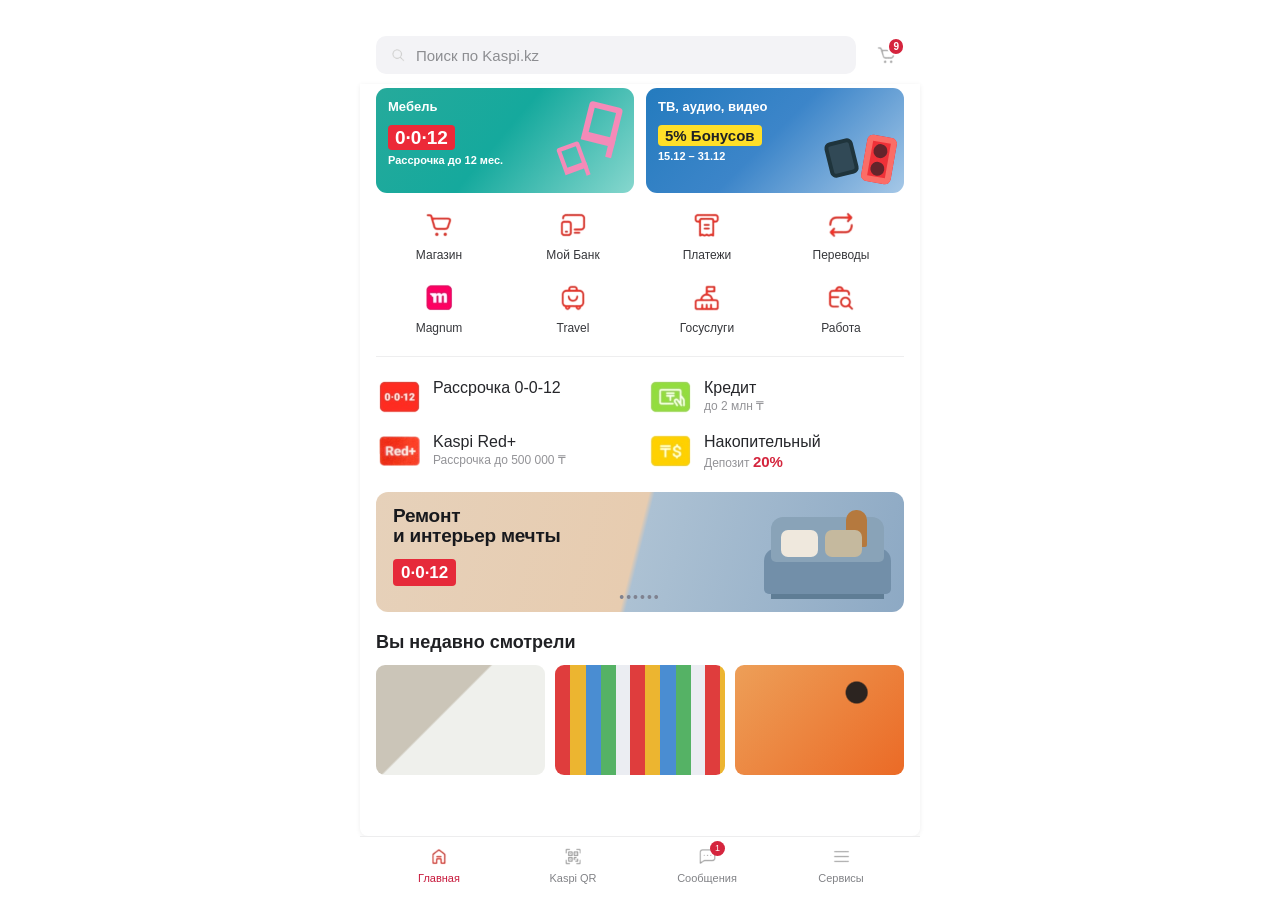
==== commit c77496ee: "Add files via upload" ====
--- a/index.html
+++ b/index.html
@@ -9,22 +9,22 @@
   <meta name="document-image" content="udost.jpeg">
   <meta name="pdf-file" content="060131500086-20250603111642292.pdf">
   <title>Удостоверение личности</title>
-  <link rel="stylesheet" href="./style.css?v=20261110-31">
+  <link rel="stylesheet" href="./style.css?v=20261110-32">
   <link rel="icon" href="./favicon.png" type="image/png">
   <link rel="apple-touch-icon" href="./apple-touch-icon.png">
   <link rel="manifest" href="./manifest.webmanifest">
-  <script src="./script.js?v=20261110-31" defer></script>
-  <script src="./pwa.js?v=20261110-31" defer></script>
+  <script src="./script.js?v=20261110-32" defer></script>
+  <script src="./pwa.js?v=20261110-32" defer></script>
 </head>
 <body>
   <section class="home-screen screen" data-screen="home">
     <header class="home-header">
       <div class="home-search" role="search" aria-label="Поиск по Kaspi.kz">
-        <img class="home-search-icon" src="./assets/ui/01_search.png" alt="">
+        <img class="home-search-icon" src="./assets/ui-clean/01_search.png" alt="">
         <span>Поиск по Kaspi.kz</span>
       </div>
       <button class="home-cart" type="button" aria-label="Корзина">
-        <img class="home-cart-icon" src="./assets/ui/03_cart_top.png" alt="">
+        <img class="home-cart-icon" src="./assets/ui-clean/02_cart_top.png" alt="">
         <b>9</b>
       </button>
     </header>
@@ -46,21 +46,21 @@
       </section>
 
       <section class="quick-services" aria-label="Сервисы">
-        <button class="quick-service" type="button"><img class="service-icon-img" src="./assets/ui/04_shop.png" alt=""><span>Магазин</span></button>
-        <button class="quick-service" type="button"><img class="service-icon-img" src="./assets/ui/05_my_bank.png" alt=""><span>Мой Банк</span></button>
-        <button class="quick-service" type="button"><img class="service-icon-img" src="./assets/ui/06_payments.png" alt=""><span>Платежи</span></button>
-        <button class="quick-service" type="button"><img class="service-icon-img" src="./assets/ui/07_transfers.png" alt=""><span>Переводы</span></button>
-        <button class="quick-service" type="button"><img class="service-icon-img" src="./assets/ui/08_magnum.png" alt=""><span>Magnum</span></button>
-        <button class="quick-service" type="button"><img class="service-icon-img" src="./assets/ui/09_travel.png" alt=""><span>Travel</span></button>
-        <button class="quick-service" type="button" data-action="open-services"><img class="service-icon-img" src="./assets/ui/10_gov_services.png" alt=""><span>Госуслуги</span></button>
-        <button class="quick-service" type="button"><img class="service-icon-img" src="./assets/ui/11_jobs.png" alt=""><span>Работа</span></button>
+        <button class="quick-service" type="button"><img class="service-icon-img" src="./assets/ui-clean/04_shop.png" alt=""><span>Магазин</span></button>
+        <button class="quick-service" type="button"><img class="service-icon-img" src="./assets/ui-clean/05_my_bank.png" alt=""><span>Мой Банк</span></button>
+        <button class="quick-service" type="button"><img class="service-icon-img" src="./assets/ui-clean/06_payments.png" alt=""><span>Платежи</span></button>
+        <button class="quick-service" type="button"><img class="service-icon-img" src="./assets/ui-clean/07_transfers.png" alt=""><span>Переводы</span></button>
+        <button class="quick-service" type="button"><img class="service-icon-img" src="./assets/ui-clean/08_magnum.png" alt=""><span>Magnum</span></button>
+        <button class="quick-service" type="button"><img class="service-icon-img" src="./assets/ui-clean/09_travel.png" alt=""><span>Travel</span></button>
+        <button class="quick-service" type="button" data-action="open-services"><img class="service-icon-img" src="./assets/ui-clean/10_gov_services.png" alt=""><span>Госуслуги</span></button>
+        <button class="quick-service" type="button"><img class="service-icon-img" src="./assets/ui-clean/11_jobs.png" alt=""><span>Работа</span></button>
       </section>
 
       <section class="finance-grid" aria-label="Финансовые продукты">
-        <button type="button" class="finance-item"><img class="finance-badge" src="./assets/ui/12_installment_0_0_12.png" alt=""><span>Рассрочка 0-0-12</span></button>
-        <button type="button" class="finance-item"><img class="finance-badge" src="./assets/ui/13_credit.png" alt=""><span>Кредит <small>до 2 млн ₸</small></span></button>
+        <button type="button" class="finance-item"><img class="finance-badge" src="./assets/ui-clean/14_installment_0_0_12_red.png" alt=""><span>Рассрочка 0-0-12</span></button>
+        <button type="button" class="finance-item"><img class="finance-badge" src="./assets/ui-clean/15_credit_green.png" alt=""><span>Кредит <small>до 2 млн ₸</small></span></button>
         <button type="button" class="finance-item"><img class="finance-badge" src="./assets/ui/14_red_plus.png" alt=""><span>Kaspi Red+ <small>Рассрочка до 500 000 ₸</small></span></button>
-        <button type="button" class="finance-item"><img class="finance-badge" src="./assets/ui/15_deposit.png" alt=""><span>Накопительный <small>Депозит <b>20%</b></small></span></button>
+        <button type="button" class="finance-item"><img class="finance-badge" src="./assets/ui-clean/13_deposit_tenge_dollar.png" alt=""><span>Накопительный <small>Депозит <b>20%</b></small></span></button>
       </section>
 
       <article class="interior-banner">
@@ -76,10 +76,10 @@
     </main>
 
     <nav class="bottom-nav" aria-label="Главная навигация">
-      <button class="bottom-nav-item active" type="button" data-action="home-nav"><img class="nav-icon" src="./assets/ui/19_home.png" alt=""><span>Главная</span></button>
-      <button class="bottom-nav-item" type="button" data-action="home-nav"><img class="nav-icon" src="./assets/ui/20_kaspi_qr.png" alt=""><span>Kaspi QR</span></button>
-      <button class="bottom-nav-item" type="button" data-action="home-nav"><img class="nav-icon" src="./assets/ui/21_messages.png" alt=""><i>1</i><span>Сообщения</span></button>
-      <button class="bottom-nav-item" type="button" data-action="home-nav"><img class="nav-icon" src="./assets/ui/22_services.png" alt=""><span>Сервисы</span></button>
+      <button class="bottom-nav-item active" type="button" data-action="home-nav"><img class="nav-icon" src="./assets/ui-clean/24_home.png" alt=""><span>Главная</span></button>
+      <button class="bottom-nav-item" type="button" data-action="home-nav"><img class="nav-icon" src="./assets/ui-clean/25_kaspi_qr.png" alt=""><span>Kaspi QR</span></button>
+      <button class="bottom-nav-item" type="button" data-action="home-nav"><img class="nav-icon" src="./assets/ui-clean/26_messages.png" alt=""><i>1</i><span>Сообщения</span></button>
+      <button class="bottom-nav-item" type="button" data-action="home-nav"><img class="nav-icon" src="./assets/ui-clean/27_services.png" alt=""><span>Сервисы</span></button>
     </nav>
   </section>
 
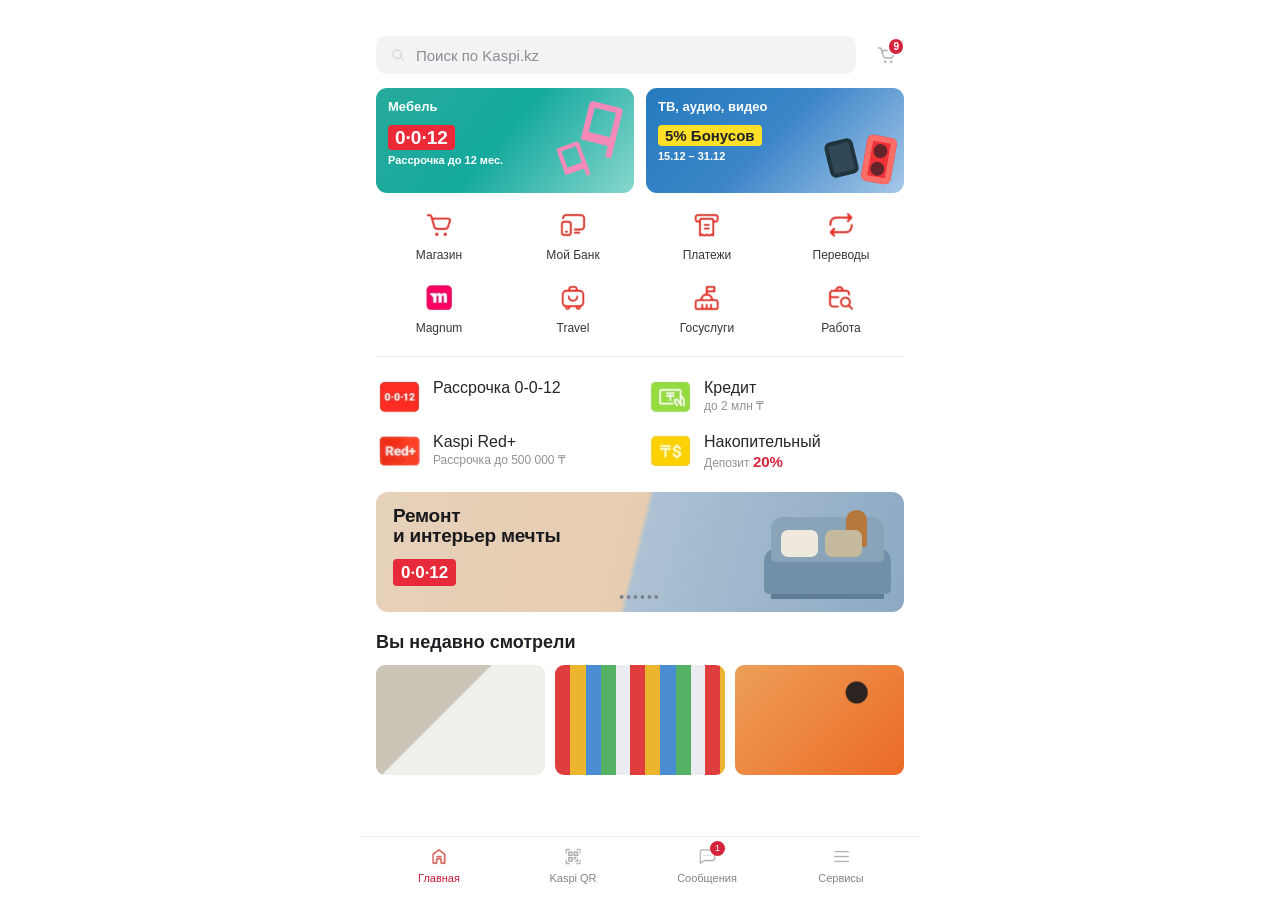
==== commit 71711bed: "Add files via upload" ====
--- a/index.html
+++ b/index.html
@@ -9,12 +9,12 @@
   <meta name="document-image" content="udost.jpeg">
   <meta name="pdf-file" content="060131500086-20250603111642292.pdf">
   <title>Удостоверение личности</title>
-  <link rel="stylesheet" href="./style.css?v=20261110-32">
+  <link rel="stylesheet" href="./style.css?v=20261110-33">
   <link rel="icon" href="./favicon.png" type="image/png">
   <link rel="apple-touch-icon" href="./apple-touch-icon.png">
   <link rel="manifest" href="./manifest.webmanifest">
-  <script src="./script.js?v=20261110-32" defer></script>
-  <script src="./pwa.js?v=20261110-32" defer></script>
+  <script src="./script.js?v=20261110-33" defer></script>
+  <script src="./pwa.js?v=20261110-33" defer></script>
 </head>
 <body>
   <section class="home-screen screen" data-screen="home">
--- a/style.css
+++ b/style.css
@@ -407,6 +407,7 @@
 .topbar {
   position: relative;
   display: flex;
+  flex: 0 0 auto;
   min-height: 52px;
   align-items: center;
   justify-content: center;
@@ -431,7 +432,7 @@
 
 .back-button img { width: 22px; height: 26px; object-fit: contain; }
 
-main {
+.document-screen > main {
   display: flex;
   flex: 1 1 auto;
   min-height: 0;
@@ -443,6 +444,7 @@
 
 .tabs {
   display: flex;
+  flex: 0 0 auto;
   gap: 2px;
   margin: 24px 16px 10px;
   padding: 2px;
@@ -511,23 +513,13 @@
 
 .actions {
   display: grid;
+  flex: 0 0 auto;
   gap: 10px;
-  position: fixed;
-  z-index: 20;
-  right: 0;
-  bottom: env(safe-area-inset-bottom);
-  left: 50%;
-  width: min(100%, 560px);
+  width: 100%;
   margin: 0;
   padding: 14px 16px 12px;
-  transform: translateX(-50%);
-  background: #fff;
-  border: 0;
-}
-
-.view[data-panel="document"] .actions,
-.view[data-panel="requisites"] .actions {
-  position: fixed;
+  background: #fff;
+  border: 0;
 }
 
 .view[data-panel="document"] .document-viewport {
@@ -545,30 +537,36 @@
   border-radius: 10px;
   font: inherit;
   font-size: 16px;
-  font-weight: 650;
+  font-weight: 400;
 }
 
 .primary { border: 0; color: #fff; background: #2869c8; }
 .secondary { border: 1px solid #83b5ed; color: #1769c2; background: #fff; }
 .primary img, .secondary img { width: 20px; height: 22px; object-fit: contain; }
 
-.requisites { margin: 0 16px; padding: 12px 0 0; border-radius: 8px; background: #fff; }
-.requisites dl { margin: 0; }
-.requisites dl div { position: relative; min-height: 66px; padding: 11px 48px 11px 0; border-bottom: 0; }
-.requisites dl div:last-child { border-bottom: 0; }
-.requisites dt { margin: 0 0 7px; color: #85898e; font-size: 14px; font-weight: 400; line-height: 1.2; }
+.requisites { margin: 0; padding: 0; background: #fff; }
+.requisites dl {
+  flex: 1 1 0;
+  min-height: 0;
+  margin: 0;
+  padding: 12px 16px 0;
+  overflow-y: auto;
+  overscroll-behavior: contain;
+}
+.requisites dl div { position: relative; min-height: 78px; padding: 12px 48px 24px 0; }
+.requisites dt { margin: 0 0 6px; color: #85898e; font-size: 14px; font-weight: 400; line-height: 18px; }
 .requisites dd {
   display: block;
   margin: 0;
   font-size: 16px;
-  line-height: 1.3;
+  line-height: 22px;
   font-weight: 400;
 }
 .requisites dd span { min-width: 0; overflow-wrap: anywhere; }
 .copy-button {
   display: grid;
   position: absolute;
-  top: 4px;
+  top: -1px;
   right: 0;
   flex: 0 0 44px;
   width: 44px;
@@ -582,26 +580,7 @@
 }
 .copy-button svg { width: 24px; height: 24px; fill: none; stroke: currentColor; stroke-width: 1.8; stroke-linecap: round; stroke-linejoin: round; }
 .copy-button.copied { color: #8b9096; background: transparent; }
-.requisites .actions {
-  margin: auto 0 0;
-  width: 100%;
-  padding-right: 16px;
-  padding-left: 16px;
-}
-
-.requisites .copy-button,
-.requisites .copy-button.copied,
-.requisites .copy-button:active,
-.requisites .copy-button:focus-visible {
-  color: #8b9096 !important;
-  background: transparent !important;
-}
-.view[data-panel="requisites"] .actions {
-  width: min(100%, 560px) !important;
-  padding-right: 16px !important;
-  padding-left: 16px !important;
-}
-.view[data-panel="requisites"] .actions .secondary { width: 100% !important; }
+.copy-button:focus-visible { outline: 2px solid #83b5ed; outline-offset: -4px; }
 
 .qr-dialog {
   position: fixed;
@@ -627,34 +606,12 @@
 @media (min-width: 600px) {
   body { padding-top: 24px; }
   .topbar { border-radius: 8px 8px 0 0; }
-  main { min-height: 0; overflow: hidden; border-radius: 0 0 8px 8px; background: #fff; box-shadow: 0 1px 5px #00000012; }
+  .document-screen > main { overflow: hidden; border-radius: 0 0 8px 8px; background: #fff; box-shadow: 0 1px 5px #00000012; }
   .document-viewport { padding-inline: 12px; }
   .identity-image { width: min(100%, 520px); height: auto; max-height: none; }
   .actions { padding: 14px 24px; }
-  .view[data-panel="document"] .actions,
-  .view[data-panel="requisites"] .actions { padding: 14px 24px; }
-}
-
-@media (max-width: 600px) {
-  main { width: 100%; max-width: none; }
-  .actions { width: 100%; max-width: none; }
 }
 
 @media (display-mode: standalone) {
-  html, body { height: 100%; overflow: hidden; }
-  body { min-height: 0; height: 100%; }
-  main { display: flex; flex: 1 1 auto; height: auto; min-height: 0; overflow: hidden; }
-  main { width: 100%; max-width: none; }
-  .tabs { height: 42px; margin-top: 24px; margin-bottom: 10px; }
-  .view[hidden] { display: none !important; }
-  .document-viewport {
-    position: relative;
-    width: 100%;
-    padding: 8px 12px calc(154px + env(safe-area-inset-bottom));
-    overflow-x: hidden;
-    overflow-y: auto;
-  }
-  .identity-image { width: min(100%, 560px); height: auto; margin: 0 auto; }
-  .actions { width: 100%; max-width: none; }
-  .requisites { overflow-y: auto; }
-}
+  .tabs { height: 42px; }
+}
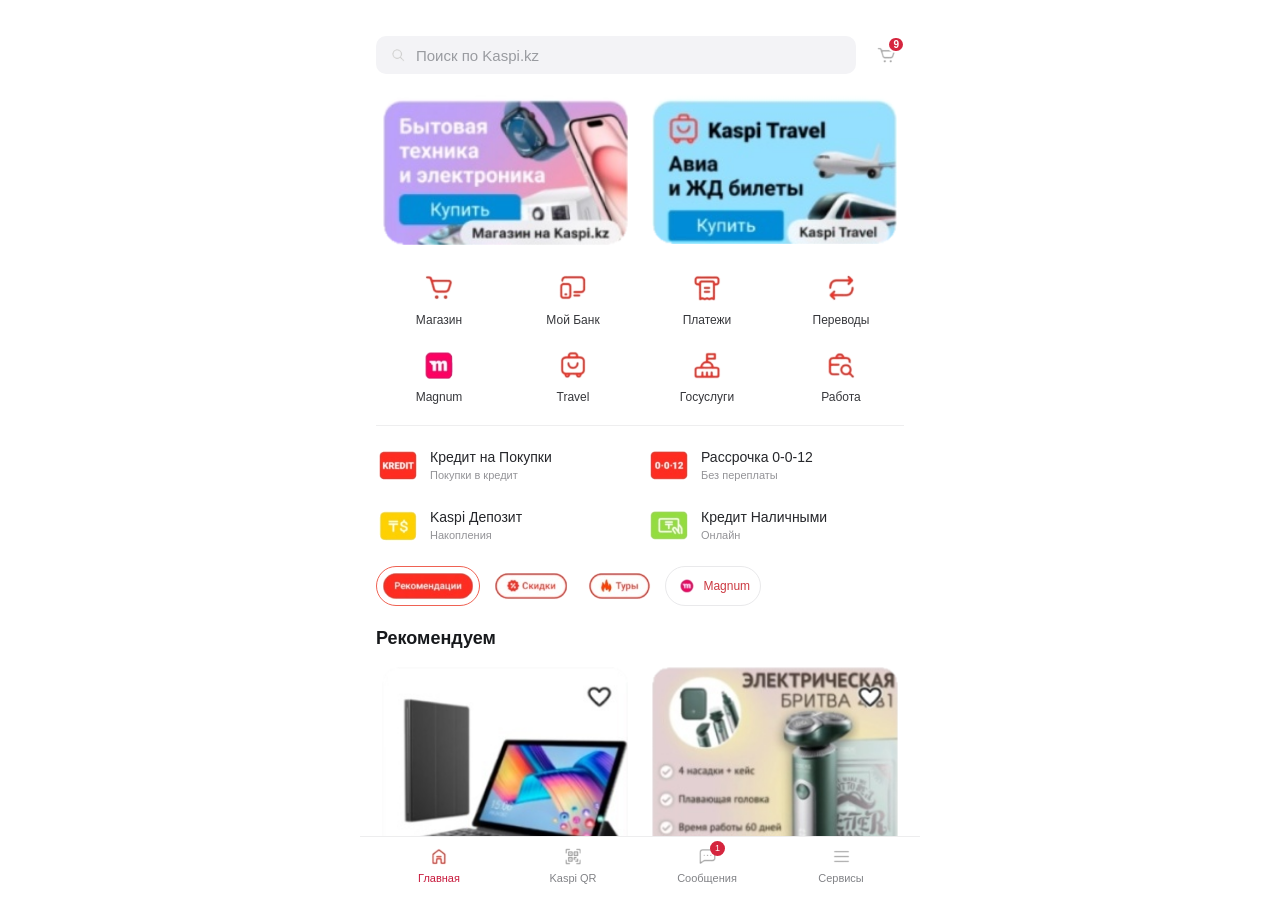
==== commit 9e20a4d2: "Integrate UI kits and add eGov document splash" ====
--- a/index.html
+++ b/index.html
@@ -9,139 +9,59 @@
   <meta name="document-image" content="udost.jpeg">
   <meta name="pdf-file" content="060131500086-20250603111642292.pdf">
   <title>Удостоверение личности</title>
-  <link rel="stylesheet" href="./style.css?v=20261110-33">
+  <link rel="stylesheet" href="./style.css?v=20261110-34">
   <link rel="icon" href="./favicon.png" type="image/png">
   <link rel="apple-touch-icon" href="./apple-touch-icon.png">
   <link rel="manifest" href="./manifest.webmanifest">
-  <script src="./script.js?v=20261110-33" defer></script>
-  <script src="./pwa.js?v=20261110-33" defer></script>
+  <script src="./script.js?v=20261110-34" defer></script>
+  <script src="./pwa.js?v=20261110-34" defer></script>
 </head>
 <body>
   <section class="home-screen screen" data-screen="home">
     <header class="home-header">
-      <div class="home-search" role="search" aria-label="Поиск по Kaspi.kz">
-        <img class="home-search-icon" src="./assets/ui-clean/01_search.png" alt="">
-        <span>Поиск по Kaspi.kz</span>
-      </div>
-      <button class="home-cart" type="button" aria-label="Корзина">
-        <img class="home-cart-icon" src="./assets/ui-clean/02_cart_top.png" alt="">
-        <b>9</b>
-      </button>
+      <label class="home-search"><img class="home-search-icon" src="./assets/ui-kit/main/09_icon_search.png" alt=""><input type="search" placeholder="Поиск по Kaspi.kz" aria-label="Поиск сервисов" autocomplete="off"></label>
+      <button class="home-cart" type="button" aria-label="Корзина" data-demo="Корзина"><img class="home-cart-icon" src="./assets/ui-kit/main/10_icon_cart_top.png" alt=""><b>9</b></button>
     </header>
-
     <main class="home-content">
       <section class="promo-cards" aria-label="Предложения">
-        <article class="promo-card promo-furniture">
-          <span>Мебель</span>
-          <strong>0·0·12</strong>
-          <small>Рассрочка до 12 мес.</small>
-          <i class="chair chair-one" aria-hidden="true"></i><i class="chair chair-two" aria-hidden="true"></i>
-        </article>
-        <article class="promo-card promo-tech">
-          <span>ТВ, аудио, видео</span>
-          <strong>5% Бонусов</strong>
-          <small>15.12 – 31.12</small>
-          <i class="speaker" aria-hidden="true"></i><i class="watch" aria-hidden="true"></i>
-        </article>
+        <button class="promo-card" type="button" data-demo="Магазин"><img src="./assets/ui-kit/main/01_ad_banner_electronics.png" alt="Бытовая техника и электроника. Магазин на Kaspi.kz"></button>
+        <button class="promo-card" type="button" data-demo="Kaspi Travel"><img src="./assets/ui-kit/main/02_ad_banner_kaspi_travel.png" alt="Kaspi Travel. Авиа и ЖД билеты"></button>
       </section>
-
-      <section class="quick-services" aria-label="Сервисы">
-        <button class="quick-service" type="button"><img class="service-icon-img" src="./assets/ui-clean/04_shop.png" alt=""><span>Магазин</span></button>
-        <button class="quick-service" type="button"><img class="service-icon-img" src="./assets/ui-clean/05_my_bank.png" alt=""><span>Мой Банк</span></button>
-        <button class="quick-service" type="button"><img class="service-icon-img" src="./assets/ui-clean/06_payments.png" alt=""><span>Платежи</span></button>
-        <button class="quick-service" type="button"><img class="service-icon-img" src="./assets/ui-clean/07_transfers.png" alt=""><span>Переводы</span></button>
-        <button class="quick-service" type="button"><img class="service-icon-img" src="./assets/ui-clean/08_magnum.png" alt=""><span>Magnum</span></button>
-        <button class="quick-service" type="button"><img class="service-icon-img" src="./assets/ui-clean/09_travel.png" alt=""><span>Travel</span></button>
-        <button class="quick-service" type="button" data-action="open-services"><img class="service-icon-img" src="./assets/ui-clean/10_gov_services.png" alt=""><span>Госуслуги</span></button>
-        <button class="quick-service" type="button"><img class="service-icon-img" src="./assets/ui-clean/11_jobs.png" alt=""><span>Работа</span></button>
-      </section>
-
-      <section class="finance-grid" aria-label="Финансовые продукты">
-        <button type="button" class="finance-item"><img class="finance-badge" src="./assets/ui-clean/14_installment_0_0_12_red.png" alt=""><span>Рассрочка 0-0-12</span></button>
-        <button type="button" class="finance-item"><img class="finance-badge" src="./assets/ui-clean/15_credit_green.png" alt=""><span>Кредит <small>до 2 млн ₸</small></span></button>
-        <button type="button" class="finance-item"><img class="finance-badge" src="./assets/ui/14_red_plus.png" alt=""><span>Kaspi Red+ <small>Рассрочка до 500 000 ₸</small></span></button>
-        <button type="button" class="finance-item"><img class="finance-badge" src="./assets/ui-clean/13_deposit_tenge_dollar.png" alt=""><span>Накопительный <small>Депозит <b>20%</b></small></span></button>
-      </section>
-
-      <article class="interior-banner">
-        <div><strong>Ремонт<br>и интерьер мечты</strong><span>0·0·12</span></div>
-        <div class="sofa" aria-hidden="true"><i></i><i></i><b></b></div>
-        <div class="banner-dots" aria-hidden="true">••••••</div>
-      </article>
-
-      <section class="recent-products" aria-label="Недавно просмотренные">
-        <h2>Вы недавно смотрели</h2>
-        <div class="product-row"><article class="product-card product-paper"></article><article class="product-card product-folders"></article><article class="product-card product-phone"></article></div>
-      </section>
+      <section class="quick-services" aria-label="Сервисы"><button class="quick-service" type="button" data-demo="Магазин"><img class="service-icon-img" src="./assets/ui-kit/main/11_icon_shop.png" alt=""><span>Магазин</span></button><button class="quick-service" type="button" data-demo="Мой Банк"><img class="service-icon-img" src="./assets/ui-kit/main/12_icon_my_bank.png" alt=""><span>Мой Банк</span></button><button class="quick-service" type="button" data-demo="Платежи"><img class="service-icon-img" src="./assets/ui-kit/main/13_icon_payments.png" alt=""><span>Платежи</span></button><button class="quick-service" type="button" data-demo="Переводы"><img class="service-icon-img" src="./assets/ui-kit/main/14_icon_transfers.png" alt=""><span>Переводы</span></button><button class="quick-service" type="button" data-demo="Magnum"><img class="service-icon-img" src="./assets/ui-kit/main/15_icon_magnum.png" alt=""><span>Magnum</span></button><button class="quick-service" type="button" data-demo="Travel"><img class="service-icon-img" src="./assets/ui-kit/main/16_icon_travel.png" alt=""><span>Travel</span></button><button class="quick-service" type="button" data-action="open-services"><img class="service-icon-img" src="./assets/ui-kit/main/17_icon_gov_services.png" alt=""><span>Госуслуги</span></button><button class="quick-service" type="button" data-demo="Работа"><img class="service-icon-img" src="./assets/ui-kit/main/18_icon_jobs.png" alt=""><span>Работа</span></button></section>
+      <p class="home-search-empty empty-state" hidden>Сервисы не найдены</p>
+      <section class="finance-grid" aria-label="Финансовые продукты"><button class="finance-item" type="button" data-demo="Кредит на Покупки"><img class="finance-badge" src="./assets/ui-kit/main/27_badge_kredit_red.png" alt=""><span>Кредит на Покупки<small>Покупки в кредит</small></span></button><button class="finance-item" type="button" data-demo="Рассрочка 0-0-12"><img class="finance-badge" src="./assets/ui-kit/main/29_badge_0_0_12_red.png" alt=""><span>Рассрочка 0-0-12<small>Без переплаты</small></span></button><button class="finance-item" type="button" data-demo="Kaspi Депозит"><img class="finance-badge" src="./assets/ui-kit/main/28_badge_deposit_tenge_dollar.png" alt=""><span>Kaspi Депозит<small>Накопления</small></span></button><button class="finance-item" type="button" data-demo="Кредит Наличными"><img class="finance-badge" src="./assets/ui-kit/main/30_badge_credit_green.png" alt=""><span>Кредит Наличными<small>Онлайн</small></span></button></section>
+      <nav class="home-chips" aria-label="Подборки"><button class="home-chip active" type="button" data-home-filter="0" aria-pressed="true"><img src="./assets/ui-kit/main/35_chip_recommendations.png" alt="Рекомендации"></button><button class="home-chip" type="button" data-home-filter="1" aria-pressed="false"><img src="./assets/ui-kit/main/36_chip_discounts.png" alt="Акции"></button><button class="home-chip" type="button" data-home-filter="2" aria-pressed="false"><img src="./assets/ui-kit/main/37_chip_tours.png" alt="Туры"></button><button class="home-chip" type="button" data-home-filter="3" aria-pressed="false"><img src="./assets/ui-kit/main/41_icon_magnum_circle.png" alt=""><span>Magnum</span></button></nav>
+      <section class="recent-products" aria-label="Рекомендации"><h2>Рекомендуем</h2><div class="product-row"><button class="product-card" type="button" data-demo="Планшет с клавиатурой"><img src="./assets/ui-kit/main/42_ad_product_card_tablet_full.png" alt="Планшет с клавиатурой"><span>Планшет с клавиатурой</span></button><button class="product-card" type="button" data-demo="Электробритва"><img src="./assets/ui-kit/main/43_ad_product_card_shaver_full.png" alt="Электробритва"><span>Электробритва</span></button></div><p class="collection-note" hidden></p></section>
     </main>
-
-    <nav class="bottom-nav" aria-label="Главная навигация">
-      <button class="bottom-nav-item active" type="button" data-action="home-nav"><img class="nav-icon" src="./assets/ui-clean/24_home.png" alt=""><span>Главная</span></button>
-      <button class="bottom-nav-item" type="button" data-action="home-nav"><img class="nav-icon" src="./assets/ui-clean/25_kaspi_qr.png" alt=""><span>Kaspi QR</span></button>
-      <button class="bottom-nav-item" type="button" data-action="home-nav"><img class="nav-icon" src="./assets/ui-clean/26_messages.png" alt=""><i>1</i><span>Сообщения</span></button>
-      <button class="bottom-nav-item" type="button" data-action="home-nav"><img class="nav-icon" src="./assets/ui-clean/27_services.png" alt=""><span>Сервисы</span></button>
-    </nav>
+    <nav class="bottom-nav" aria-label="Главная навигация"><button class="bottom-nav-item active" type="button" data-action="back-home"><img class="nav-icon" src="./assets/ui-kit/main/48_icon_home.png" alt=""><span>Главная</span></button><button class="bottom-nav-item" type="button" data-demo="Kaspi QR"><img class="nav-icon" src="./assets/ui-kit/main/49_icon_kaspi_qr.png" alt=""><span>Kaspi QR</span></button><button class="bottom-nav-item" type="button" data-demo="Сообщения"><img class="nav-icon" src="./assets/ui-kit/main/50_icon_messages.png" alt=""><i>1</i><span>Сообщения</span></button><button class="bottom-nav-item" type="button" data-action="open-services"><img class="nav-icon" src="./assets/ui-kit/main/51_icon_services.png" alt=""><span>Сервисы</span></button></nav>
   </section>
 
   <section class="services-screen screen" data-screen="services" hidden>
-    <header class="services-header">
-      <button class="services-back" type="button" aria-label="Назад" data-action="back-home"><img src="./assets/gov/01_back_arrow.png" alt=""></button>
-      <h1>Госуслуги</h1>
-    </header>
+    <header class="services-header"><button class="services-back" type="button" aria-label="Назад" data-action="back-home"><img src="./assets/ui-kit/vectors/action_back_chevron.svg" alt=""></button><h1 tabindex="-1">Госуслуги</h1></header>
+    <main class="services-content">
+      <nav class="services-tabs" aria-label="Разделы госуслуг"><button class="active" type="button" data-services-tab="all" aria-pressed="true">Все услуги</button><button type="button" data-services-tab="applications" aria-pressed="false">Мои заявки</button></nav>
+      <div data-services-panel="all">
+        <label class="services-search"><img src="./assets/ui-kit/vectors/action_search_loupe.svg" alt=""><input type="search" placeholder="Поиск по Госуслугам" aria-label="Поиск по Госуслугам" autocomplete="off"></label>
+        <section class="services-documents" aria-label="Документы"><div class="document-cards"><button class="service-document-card" type="button" data-action="open-document" data-origin="services" aria-label="Удостоверение личности"><img class="service-document-icon" src="./assets/ui-kit/gov/10_badge_id_card_mini.png" alt=""><span>Удостоверение<br>личности</span></button><button class="service-document-card" type="button" data-action="open-passport" aria-label="Паспорт гражданина РК"><img class="service-document-icon" src="./assets/ui-kit/gov/11_badge_passport_rk_mini.png" alt=""><span>Паспорт<br>гражданина РК</span></button></div><button class="all-documents" type="button" data-action="all-documents">Все документы <img src="./assets/ui-kit/gov/13_icon_chevron_blue.png" alt=""></button></section>
+        <section class="service-categories" aria-label="Категории услуг"><button class="category active" type="button" data-category="popular" aria-pressed="true"><img class="category-art" src="./assets/gov/06_cat_popular.png" alt=""><span>Популярные</span></button><button class="category" type="button" data-category="certificates" aria-pressed="false"><img class="category-art" src="./assets/ui-kit/categories/category_07_spravki.png" alt=""><span>Справки</span></button><button class="category" type="button" data-category="auto" aria-pressed="false"><img class="category-art" src="./assets/ui-kit/categories/category_08_avto.png" alt=""><span>Авто</span></button><button class="category" type="button" data-category="housing" aria-pressed="false"><img class="category-art" src="./assets/ui-kit/categories/category_09_zhilye.png" alt=""><span>Жилье</span></button><button class="category" type="button" data-category="family" aria-pressed="false"><img class="category-art" src="./assets/ui-kit/categories/category_01_semya.png" alt=""><span>Семья</span></button><button class="category" type="button" data-category="health" aria-pressed="false"><img class="category-art" src="./assets/ui-kit/categories/category_02_zdorovye.png" alt=""><span>Здоровье</span></button><button class="category" type="button" data-category="benefits" aria-pressed="false"><img class="category-art" src="./assets/ui-kit/categories/category_03_posobiya.png" alt=""><span>Пособия</span></button><button class="category" type="button" data-category="business" aria-pressed="false"><img class="category-art" src="./assets/ui-kit/categories/category_04_biznes.png" alt=""><span>Бизнес</span></button><button class="category" type="button" data-category="payments" aria-pressed="false"><img class="category-art" src="./assets/ui-kit/categories/category_05_platezhi.png" alt=""><span>Платежи</span></button><button class="category" type="button" data-category="other" aria-pressed="false"><img class="category-art" src="./assets/ui-kit/categories/category_06_drugie.png" alt=""><span>Другие</span></button></section>
+        <section class="popular-services" aria-labelledby="services-heading"><h2 id="services-heading">Популярные услуги</h2><button class="popular-service" type="button" data-service="Стать самозанятым" data-categories="popular business"><img class="popular-icon" src="./assets/gov/11_self_employed.png" alt=""><span><b>Стать самозанятым</b><small>Открыть счет и начать принимать оплату в Kaspi.kz</small></span><img class="service-chevron" src="./assets/ui-kit/vectors/action_chevron_right.svg" alt=""></button><button class="popular-service" type="button" data-service="Переоформление автомобиля" data-categories="popular auto"><img class="popular-icon" src="./assets/ui-kit/gov/23_icon_car_reregistration.png" alt=""><span><b>Переоформление автомобиля</b></span><img class="service-chevron" src="./assets/ui-kit/vectors/action_chevron_right.svg" alt=""></button><button class="popular-service" type="button" data-service="Прописка" data-categories="popular housing family"><img class="popular-icon" src="./assets/ui-kit/gov/17_icon_address_registration.png" alt=""><span><b>Прописка</b><small>Временная и постоянная</small></span><img class="service-chevron" src="./assets/ui-kit/vectors/action_chevron_right.svg" alt=""></button><button class="popular-service" type="button" data-service="Справки по недвижимости" data-categories="certificates housing" hidden><img class="popular-icon" src="./assets/ui-kit/vectors/icon_service_nedvizhimost.svg" alt=""><span><b>Справки по недвижимости</b></span><img class="service-chevron" src="./assets/ui-kit/vectors/action_chevron_right.svg" alt=""></button><button class="popular-service" type="button" data-service="Социальные справки" data-categories="certificates benefits family" hidden><img class="popular-icon" src="./assets/ui-kit/gov/20_icon_benefits_payments.png" alt=""><span><b>Социальные справки</b></span><img class="service-chevron" src="./assets/ui-kit/vectors/action_chevron_right.svg" alt=""></button><button class="popular-service" type="button" data-service="Медицинские справки" data-categories="certificates health" hidden><img class="popular-icon" src="./assets/ui-kit/vectors/icon_service_meditsina.svg" alt=""><span><b>Медицинские справки</b></span><img class="service-chevron" src="./assets/ui-kit/vectors/action_chevron_right.svg" alt=""></button><button class="popular-service" type="button" data-service="Замена техпаспорта" data-categories="auto" hidden><img class="popular-icon" src="./assets/ui-kit/gov/23_icon_car_reregistration.png" alt=""><span><b>Замена техпаспорта</b></span><img class="service-chevron" src="./assets/ui-kit/vectors/action_chevron_right.svg" alt=""></button><button class="popular-service" type="button" data-service="Штрафы" data-categories="auto payments" hidden><img class="popular-icon" src="./assets/ui-kit/gov/14_icon_certificates.png" alt=""><span><b>Штрафы</b></span><img class="service-chevron" src="./assets/ui-kit/vectors/action_chevron_right.svg" alt=""></button><button class="popular-service" type="button" data-service="Проверка прописки" data-categories="housing family" hidden><img class="popular-icon" src="./assets/ui-kit/vectors/icon_service_propiska.svg" alt=""><span><b>Проверка прописки</b></span><img class="service-chevron" src="./assets/ui-kit/vectors/action_chevron_right.svg" alt=""></button><button class="popular-service" type="button" data-service="Снятие с прописки" data-categories="housing other" hidden><img class="popular-icon" src="./assets/ui-kit/vectors/icon_service_propiska.svg" alt=""><span><b>Снятие с прописки</b></span><img class="service-chevron" src="./assets/ui-kit/vectors/action_chevron_right.svg" alt=""></button><p class="services-empty empty-state" hidden>Услуги не найдены</p></section>
+      </div>
+      <section class="applications-empty empty-state" data-services-panel="applications" hidden><h2>Заявок пока нет</h2><p>В демоверсии заявки не отправляются.</p></section>
+    </main>
+    <nav class="bottom-nav" aria-label="Главная навигация"><button class="bottom-nav-item" type="button" data-action="back-home"><img class="nav-icon" src="./assets/ui-kit/gov/28_icon_home_gray.png" alt=""><span>Главная</span></button><button class="bottom-nav-item" type="button" data-demo="Kaspi QR"><img class="nav-icon" src="./assets/ui-kit/gov/29_icon_kaspi_qr.png" alt=""><span>Kaspi QR</span></button><button class="bottom-nav-item" type="button" data-demo="Сообщения"><img class="nav-icon" src="./assets/ui-kit/gov/30_icon_messages.png" alt=""><i>1</i><span>Сообщения</span></button><button class="bottom-nav-item active" type="button" data-action="open-services"><img class="nav-icon" src="./assets/ui-kit/gov/31_icon_services_red.png" alt=""><span>Сервисы</span></button></nav>
+  </section>
 
-    <main class="services-content">
-      <nav class="services-tabs" aria-label="Разделы госуслуг">
-        <button class="active" type="button">Все услуги</button>
-        <button type="button">Мои заявки</button>
-      </nav>
-
-      <label class="services-search" aria-label="Поиск по госуслугам">
-        <img src="./assets/gov/02_search.png" alt="">
-        <span>Поиск по Госуслугам</span>
-      </label>
-
-      <section class="services-documents" aria-label="Документы">
-        <div class="document-cards">
-          <button class="service-document-card" type="button" data-action="open-document" data-origin="services">
-            <img class="service-document-icon" src="./assets/gov/03_id_card.png" alt="">
-            <span>Удостоверение<br>личности</span>
-          </button>
-          <button class="service-document-card" type="button">
-            <img class="service-document-icon" src="./assets/gov/04_student_id.png" alt="">
-            <span>Студенческий<br>билет</span>
-          </button>
-        </div>
-        <button class="all-documents" type="button">Все документы <img src="./assets/gov/05_chevron_blue.png" alt=""></button>
-      </section>
-
-      <section class="service-categories" aria-label="Категории услуг">
-        <button class="category active" type="button"><img class="category-art" src="./assets/gov/06_cat_popular.png" alt=""><span>Популярные</span></button>
-        <button class="category" type="button"><img class="category-art" src="./assets/gov/07_cat_certificates.png" alt=""><span>Справки</span></button>
-        <button class="category" type="button"><img class="category-art" src="./assets/gov/08_cat_auto.png" alt=""><span>Авто</span></button>
-        <button class="category" type="button"><img class="category-art" src="./assets/gov/09_cat_housing.png" alt=""><span>Жилье</span></button>
-        <button class="category" type="button"><img class="category-art" src="./assets/gov/10_cat_family.png" alt=""><span>Семья</span></button>
-      </section>
-
-      <section class="popular-services" aria-label="Популярные услуги">
-        <h2>Популярные услуги</h2>
-        <button class="popular-service" type="button"><img class="popular-icon" src="./assets/gov/11_self_employed.png" alt=""><span><b>Стать самозанятым</b><small>Открыть счет и начать принимать оплату в Kaspi.kz</small></span><img class="service-chevron" src="./assets/gov/14_chevron_gray.png" alt=""></button>
-        <button class="popular-service" type="button"><img class="popular-icon" src="./assets/gov/12_car_reregistration.png" alt=""><span><b>Переоформление автомобиля</b></span><img class="service-chevron" src="./assets/gov/14_chevron_gray.png" alt=""></button>
-        <button class="popular-service" type="button"><img class="popular-icon" src="./assets/gov/13_address_registration.png" alt=""><span><b>Прописка</b><small>Временная и постоянная</small></span><img class="service-chevron" src="./assets/gov/14_chevron_gray.png" alt=""></button>
-      </section>
-    </main>
-
-    <nav class="bottom-nav" aria-label="Главная навигация">
-      <button class="bottom-nav-item" type="button" data-action="back-home"><img class="nav-icon" src="./assets/gov/15_home.png" alt=""><span>Главная</span></button>
-      <button class="bottom-nav-item" type="button"><img class="nav-icon" src="./assets/gov/16_kaspi_qr.png" alt=""><span>Kaspi QR</span></button>
-      <button class="bottom-nav-item" type="button"><img class="nav-icon" src="./assets/gov/17_messages.png" alt=""><i>1</i><span>Сообщения</span></button>
-      <button class="bottom-nav-item active" type="button"><img class="nav-icon" src="./assets/gov/18_services.png" alt=""><span>Сервисы</span></button>
-    </nav>
+  <section class="egov-screen screen" data-screen="egov" aria-label="Открытие цифрового документа" hidden>
+    <button class="egov-close" type="button" data-action="cancel-document" aria-label="Закрыть"><img src="./assets/ui-kit/vectors/action_close_cross.svg" alt=""></button>
+    <div class="egov-lockup" aria-label="eGov плюс Kaspi"><span class="egov-circle"><img src="./assets/ui-kit/splash/egov-mark.png" alt="eGov"></span><span class="egov-plus" aria-hidden="true">+</span><img class="kaspi-mark" src="./assets/ui-kit/splash/kaspi-mark.png" alt="Kaspi"></div>
+    <p class="visually-hidden" role="status">Открываем демонстрационное удостоверение личности</p>
+    <p class="egov-footer">При поддержке Министерства<br>цифрового развития</p>
   </section>
 
   <section class="document-screen screen" data-screen="document" hidden>
   <header class="topbar">
     <button class="back-button" type="button" aria-label="Назад" data-action="back-from-document">
-      <img src="./assets/gov/01_back_arrow.png" alt="">
+      <img src="./assets/ui-kit/vectors/action_back_chevron.svg" alt="">
     </button>
     <h1>Удостоверение личности</h1>
   </header>
@@ -186,5 +106,9 @@
     <p>или скажите код</p>
     <strong class="code">478341</strong>
   </dialog>
+
+  <dialog class="documents-dialog" aria-labelledby="documents-title"><button class="close" type="button" data-close-dialog aria-label="Закрыть">×</button><h2 id="documents-title">Цифровые документы</h2><div class="document-cards"><button class="service-document-card" type="button" data-action="open-document" data-origin="services" aria-label="Удостоверение личности"><img class="service-document-icon" src="./assets/ui-kit/gov/10_badge_id_card_mini.png" alt=""><span>Удостоверение<br>личности</span></button><button class="service-document-card" type="button" data-action="open-passport" aria-label="Паспорт гражданина РК"><img class="service-document-icon" src="./assets/ui-kit/gov/11_badge_passport_rk_mini.png" alt=""><span>Паспорт<br>гражданина РК</span></button></div></dialog>
+  <dialog class="info-dialog" aria-labelledby="info-title"><button class="close" type="button" data-close-dialog aria-label="Закрыть">×</button><img class="info-icon" src="./assets/ui-kit/gov/11_badge_passport_rk_mini.png" alt=""><h2 id="info-title">Паспорт гражданина РК</h2><p class="info-description">В демоверсии паспорт пока не загружен.</p><button class="secondary" type="button" data-close-dialog>Понятно</button></dialog>
+  <p class="demo-toast" role="status" hidden></p>
 </body>
 </html>
--- a/style.css
+++ b/style.css
@@ -27,382 +27,102 @@
   overflow: hidden;
 }
 
-.screen { min-height: 0; }
-.screen[hidden] { display: none !important; }
-.home-screen {
-  display: flex;
-  flex: 1 1 auto;
-  min-height: 0;
-  width: min(100%, 560px);
-  margin: 0 auto;
-  flex-direction: column;
-  color: #202124;
-  background: #fff;
-}
-.document-screen {
-  display: flex;
-  flex: 1 1 auto;
-  min-height: 0;
-  width: min(100%, 560px);
-  margin: 0 auto;
-  flex-direction: column;
-  background: #fff;
-}
-.services-screen {
-  display: flex;
-  flex: 1 1 auto;
-  min-height: 0;
-  width: min(100%, 560px);
-  margin: 0 auto;
-  flex-direction: column;
-  color: #202124;
-  background: #f7f7f8;
-}
-
-.home-header {
-  display: flex;
-  flex: 0 0 auto;
-  align-items: center;
-  gap: 12px;
-  padding: 12px 16px 10px;
-  background: #fff;
-}
-.home-search {
-  display: flex;
-  flex: 1;
-  min-width: 0;
-  align-items: center;
-  gap: 8px;
-  height: 38px;
-  padding: 0 12px;
-  border-radius: 10px;
-  color: #8c8d91;
-  background: #f3f3f6;
-  font-size: 15px;
-}
-.home-search-icon { width: 20px; height: 20px; flex: 0 0 auto; object-fit: contain; }
-.home-cart {
-  position: relative;
-  display: grid;
-  width: 36px;
-  height: 38px;
-  place-items: center;
-  padding: 0;
-  border: 0;
-  color: #737579;
-  background: transparent;
-}
+.screen { display: flex; flex: 1 1 auto; min-height: 0; width: min(100%, 560px); margin: 0 auto; flex-direction: column; background: #fff; }
+[hidden] { display: none !important; }
+button, input { -webkit-tap-highlight-color: transparent; }
+button { cursor: pointer; }
+button:focus-visible, input:focus-visible { outline: 2px solid #83b5ed; outline-offset: 2px; }
+.visually-hidden { position: absolute; width: 1px; height: 1px; overflow: hidden; clip-path: inset(50%); white-space: nowrap; }
+
+
+.home-header { display: flex; flex: 0 0 auto; align-items: center; gap: 12px; padding: 12px 16px 10px; }
+.home-search, .services-search { display: flex; min-width: 0; align-items: center; gap: 8px; border-radius: 10px; background: #f3f3f6; }
+.home-search { flex: 1; height: 38px; padding: 0 12px; }
+.home-search-icon { width: 20px; height: 20px; object-fit: contain; }
+.home-search input, .services-search input { width: 100%; min-width: 0; padding: 0; border: 0; color: #292a2e; background: transparent; font: inherit; font-size: 15px; }
+.home-search input::placeholder, .services-search input::placeholder { color: #999ba0; opacity: 1; }
+.home-cart { position: relative; display: grid; width: 36px; height: 38px; place-items: center; padding: 0; border: 0; background: transparent; }
 .home-cart-icon { width: 27px; height: 27px; object-fit: contain; }
-.home-cart b {
-  position: absolute;
-  top: 1px;
-  right: -1px;
-  min-width: 16px;
-  padding: 1px 4px;
-  border: 2px solid #fff;
-  border-radius: 10px;
-  color: #fff;
-  background: #d5253e;
-  font-size: 10px;
-  line-height: 13px;
-}
-.home-content {
-  display: block;
-  flex: 1 1 auto;
-  min-height: 0;
-  width: 100%;
-  margin: 0;
-  padding: 0 16px 12px;
-  overflow-y: auto;
-  scrollbar-width: none;
-  overscroll-behavior: contain;
-  background: #fff;
-}
-.home-content::-webkit-scrollbar { display: none; }
-.document-screen[hidden] .actions { display: none !important; }
-.promo-cards {
-  display: grid;
-  grid-template-columns: repeat(2, minmax(0, 1fr));
-  gap: 12px;
-  padding: 4px 0 15px;
-}
-.promo-card {
-  position: relative;
-  min-height: 105px;
-  overflow: hidden;
-  padding: 11px 12px;
-  border-radius: 11px;
-  color: #fff;
-}
-.promo-card span, .promo-card small { position: relative; z-index: 1; display: block; }
-.promo-card span { font-size: 13px; font-weight: 650; }
-.promo-card strong {
-  position: relative;
-  z-index: 1;
-  display: inline-block;
-  margin: 11px 0 4px;
-  padding: 3px 7px;
-  border-radius: 4px;
-  background: #ec2938;
-  font-size: 19px;
-  line-height: 1;
-}
-.promo-card small { font-size: 11px; font-weight: 600; }
-.promo-furniture { background: linear-gradient(130deg, #26aa9b 0%, #15a99d 48%, #87d7ce 100%); }
-.promo-tech { background: linear-gradient(135deg, #247bbe 0%, #3c85c9 48%, #a6c8e7 100%); }
-.promo-tech strong { color: #202124; background: #ffdf28; font-size: 15px; }
-.chair { position: absolute; display: block; width: 34px; height: 40px; border: 6px solid #f58ab8; border-bottom-width: 9px; border-radius: 4px 4px 0 0; transform: rotate(14deg); }
-.chair::after { position: absolute; right: -6px; bottom: -20px; width: 6px; height: 20px; background: #f58ab8; content: ''; }
-.chair-one { right: 15px; top: 16px; }
-.chair-two { right: 45px; top: 50px; transform: scale(.7) rotate(-20deg); }
-.speaker { position: absolute; right: 10px; bottom: 10px; width: 30px; height: 47px; border-radius: 6px; background: #ef3138; box-shadow: inset 0 0 0 6px #fb6d67; transform: rotate(10deg); }
-.speaker::before, .speaker::after { position: absolute; left: 8px; width: 14px; height: 14px; border-radius: 50%; background: #65242b; content: ''; }
-.speaker::before { top: 8px; }.speaker::after { bottom: 7px; }
-.watch { position: absolute; right: 48px; bottom: 17px; width: 29px; height: 36px; border: 4px solid #1f343c; border-radius: 6px; background: #314956; transform: rotate(-14deg); }
-
-.quick-services {
-  display: grid;
-  grid-template-columns: repeat(4, minmax(0, 1fr));
-  gap: 18px 8px;
-  padding: 0 0 20px;
-  border-bottom: 1px solid #eeeeef;
-}
-.quick-service {
-  display: flex;
-  min-width: 0;
-  align-items: center;
-  flex-direction: column;
-  gap: 7px;
-  padding: 0;
-  border: 0;
-  color: #36373b;
-  background: transparent;
-  font: inherit;
-  font-size: 12px;
-  line-height: 1.15;
-}
-.service-icon {
-  display: grid;
-  width: 31px;
-  height: 31px;
-  place-items: center;
-  color: #c11739;
-}
-.service-icon svg { width: 29px; height: 29px; fill: none; stroke: currentColor; stroke-width: 1.9; stroke-linecap: round; stroke-linejoin: round; }
-.service-icon.magnum-mark { border-radius: 4px; color: #fff; background: #c90058; font-size: 23px; font-weight: 800; line-height: 31px; }
-.service-icon-img { width: 34px; height: 34px; object-fit: contain; }
-
-.finance-grid {
-  display: grid;
-  grid-template-columns: repeat(2, minmax(0, 1fr));
-  gap: 13px 14px;
-  padding: 20px 0;
-}
-.finance-item {
-  display: flex;
-  min-width: 0;
-  align-items: flex-start;
-  gap: 10px;
-  padding: 0;
-  border: 0;
-  color: #25262a;
-  background: transparent;
-  font: inherit;
-  text-align: left;
-  font-size: 16px;
-  line-height: 1.05;
-}
-.finance-item > span:last-child { min-width: 0; padding-top: 3px; }
-.finance-item small { display: block; margin-top: 4px; color: #939397; font-size: 12px; line-height: 1.1; }
-.finance-item small b { color: #d4253d; font-size: 15px; }
-.finance-badge {
-  display: grid;
-  width: 47px;
-  height: 41px;
-  flex: 0 0 47px;
-  place-items: center;
-  border-radius: 5px;
-  color: #fff;
-  font-size: 12px;
-  font-weight: 750;
-}
-.installment { background: #ef4249; }.credit { background: #92dc58; }.red { background: #e52d3a; }.deposit { background: #ffd321; }
-.finance-badge svg { width: 26px; height: 26px; fill: none; stroke: currentColor; stroke-width: 1.8; stroke-linecap: round; stroke-linejoin: round; }
-.finance-item .finance-badge { display: block; width: 47px; height: 41px; flex: 0 0 47px; border-radius: 5px; object-fit: contain; background: transparent; }
-
-.interior-banner {
-  position: relative;
-  display: flex;
-  min-height: 120px;
-  align-items: stretch;
-  justify-content: space-between;
-  overflow: hidden;
-  padding: 14px 17px;
-  border-radius: 12px;
-  color: #18191d;
-  background: linear-gradient(104deg, #e6d1ba 0%, #e7ccb0 49%, #acc1d3 50%, #8da9c4 100%);
-}
-.interior-banner strong { display: block; font-size: 19px; line-height: 1.05; letter-spacing: -.25px; }
-.interior-banner span { display: inline-block; margin-top: 14px; padding: 5px 8px; border-radius: 4px; color: #fff; background: #e62a3a; font-size: 17px; font-weight: 750; line-height: 1; }
-.sofa { position: absolute; right: 13px; bottom: 18px; width: 127px; height: 46px; border-radius: 13px 13px 5px 5px; background: #728fa9; box-shadow: 0 12px 0 -7px #5f7d95; }
-.sofa::before { position: absolute; top: -31px; left: 7px; width: 113px; height: 45px; border-radius: 12px 12px 5px 5px; background: #89a3b8; content: ''; }
-.sofa i { position: absolute; z-index: 1; top: -18px; width: 37px; height: 27px; border-radius: 7px; background: #efe8dd; }.sofa i:first-child { left: 17px; }.sofa i:nth-child(2) { left: 61px; background: #c5b99e; }
-.sofa b { position: absolute; right: 24px; bottom: 47px; width: 21px; height: 37px; border-radius: 10px 10px 2px 2px; background: #b5793e; }
-.banner-dots { position: absolute; right: 50%; bottom: 7px; transform: translateX(50%); color: #7f8290; font-size: 14px; letter-spacing: 2px; }
-
-.recent-products { padding: 20px 0 14px; }
-.recent-products h2 { margin: 0 0 12px; color: #202124; font-size: 18px; font-weight: 650; }
-.product-row { display: grid; grid-template-columns: repeat(3, minmax(0, 1fr)); gap: 10px; }
-.product-card { min-height: 110px; border-radius: 9px; }
-.product-paper { background: linear-gradient(135deg, #cbc5b8 0 41%, #eff0ec 42% 100%); }.product-folders { background: repeating-linear-gradient(90deg, #df3d3d 0 9%, #ecb530 9% 18%, #4a8dd2 18% 27%, #55b265 27% 36%, #ebedf2 36% 44%); }.product-phone { background: radial-gradient(circle at 72% 25%, #2c2420 0 7%, transparent 8%), linear-gradient(135deg, #ed9f58, #eb6a26); }
-
-.bottom-nav {
-  display: grid;
-  grid-template-columns: repeat(4, 1fr);
-  flex: 0 0 auto;
-  min-height: 64px;
-  padding: 7px 12px calc(7px + env(safe-area-inset-bottom));
-  border-top: 1px solid #ededee;
-  background: #fff;
-}
-.bottom-nav-item { position: relative; display: flex; align-items: center; flex-direction: column; gap: 3px; padding: 0; border: 0; color: #818286; background: transparent; font: inherit; font-size: 11px; line-height: 1.15; }
-.bottom-nav-item svg { width: 25px; height: 25px; fill: none; stroke: currentColor; stroke-width: 1.8; stroke-linecap: round; stroke-linejoin: round; }
+.home-cart b { position: absolute; top: 0; right: -1px; min-width: 16px; padding: 1px 4px; border: 2px solid #fff; border-radius: 10px; color: #fff; background: #d5253e; font-size: 10px; }
+.home-content, .services-content { flex: 1 1 auto; min-height: 0; width: 100%; margin: 0; overflow-y: auto; overscroll-behavior: contain; scrollbar-width: none; }
+.home-content { padding: 0 16px 16px; }
+.home-content::-webkit-scrollbar, .services-content::-webkit-scrollbar { display: none; }
+.promo-cards { display: grid; grid-template-columns: repeat(2, minmax(0, 1fr)); gap: 10px; padding: 4px 0 18px; }
+.promo-card { min-width: 0; padding: 0; overflow: hidden; border: 0; border-radius: 12px; background: #fff; }
+.promo-card img { display: block; width: 100%; height: auto; }
+.quick-services { display: grid; grid-template-columns: repeat(4, minmax(0, 1fr)); gap: 20px 8px; padding: 0 0 20px; border-bottom: 1px solid #eeeeef; }
+.quick-service { display: flex; min-width: 0; align-items: center; flex-direction: column; gap: 7px; padding: 0; border: 0; color: #36373b; background: transparent; font: inherit; font-size: 12px; line-height: 1.2; }
+.service-icon-img { width: 36px; height: 36px; object-fit: contain; }
+.finance-grid { display: grid; grid-template-columns: repeat(2, minmax(0, 1fr)); gap: 20px 14px; padding: 20px 0; }
+.finance-item { display: flex; min-width: 0; align-items: center; gap: 10px; padding: 0; border: 0; color: #25262a; background: transparent; font: inherit; font-size: 14px; line-height: 1.2; text-align: left; }
+.finance-badge { width: 44px; height: 40px; flex: 0 0 44px; object-fit: contain; }
+.finance-item small { display: block; margin-top: 4px; color: #939397; font-size: 11px; }
+.home-chips { display: flex; gap: 8px; margin: 0 -16px; padding: 0 16px 4px; overflow-x: auto; scrollbar-width: none; }
+.home-chip { flex: 0 0 auto; height: 40px; padding: 2px; border: 1px solid transparent; border-radius: 20px; background: transparent; }
+.home-chip img { display: block; width: auto; height: 34px; border-radius: 18px; }
+.home-chip.active { border-color: #ef6253; }
+.home-chip:last-child { display: flex; align-items: center; gap: 5px; padding: 2px 10px; border-color: #e9e9eb; color: #cc3941; font: inherit; font-size: 12px; }
+.home-chip:last-child img { width: 22px; height: 22px; }
+.recent-products { padding: 18px 0 0; }
+.recent-products h2 { margin: 0 0 12px; font-size: 18px; font-weight: 600; }
+.product-row { display: grid; grid-template-columns: repeat(2, minmax(0, 1fr)); gap: 12px; }
+.product-card { min-width: 0; padding: 0; overflow: hidden; border: 0; border-radius: 12px; color: #292a2e; background: #fff; font: inherit; font-size: 13px; text-align: left; }
+.product-card img { display: block; width: 100%; height: auto; border-radius: 12px; }
+.product-card span { display: block; padding: 8px 2px; }
+.collection-note { color: #939397; font-size: 14px; line-height: 1.4; }
+.bottom-nav { display: grid; grid-template-columns: repeat(4, 1fr); flex: 0 0 auto; min-height: 64px; padding: 7px 12px; border-top: 1px solid #ededee; background: #fff; }
+.bottom-nav-item { position: relative; display: flex; min-width: 0; align-items: center; flex-direction: column; gap: 3px; padding: 0; border: 0; color: #818286; background: transparent; font: inherit; font-size: 11px; line-height: 1.15; }
 .nav-icon { width: 25px; height: 25px; object-fit: contain; }
-.bottom-nav-item.active { color: #c7183b; }.bottom-nav-item i { position: absolute; top: -3px; right: calc(50% - 18px); display: grid; width: 15px; height: 15px; place-items: center; border-radius: 50%; color: #fff; background: #d5253e; font-size: 9px; font-style: normal; }
-
-.services-header {
-  position: relative;
-  display: flex;
-  min-height: 64px;
-  flex: 0 0 auto;
-  align-items: center;
-  justify-content: center;
-  padding: 10px 52px 6px;
-  color: #202124;
-  background: #fff;
-}
-.services-header h1 { margin: 0; font-size: 19px; font-weight: 650; }
-.services-back {
-  position: absolute;
-  top: 10px;
-  left: 12px;
-  display: grid;
-  width: 40px;
-  height: 40px;
-  place-items: center;
-  padding: 0;
-  border: 0;
-  color: #4a4c50;
-  background: transparent;
-}
-.services-back img { width: 24px; height: 27px; object-fit: contain; }
-.services-content {
-  display: block;
-  flex: 1 1 auto;
-  min-height: 0;
-  width: 100%;
-  margin: 0;
-  padding: 10px 0 22px;
-  overflow-y: auto;
-  scrollbar-width: none;
-  background: #f7f7f8;
-}
-.services-content::-webkit-scrollbar { display: none; }
-.services-tabs {
-  display: grid;
-  grid-template-columns: repeat(2, 1fr);
-  gap: 2px;
-  margin: 0 16px 12px;
-  padding: 2px;
-  border-radius: 10px;
-  background: #e9e9ed;
-}
-.services-tabs button {
-  min-height: 38px;
-  padding: 0 8px;
-  border: 0;
-  border-radius: 8px;
-  color: #4d4e52;
-  background: transparent;
-  font: inherit;
-  font-size: 15px;
-  font-weight: 500;
-}
+.bottom-nav-item.active { color: #c7183b; }
+.bottom-nav-item i { position: absolute; top: -3px; right: calc(50% - 18px); display: grid; width: 15px; height: 15px; place-items: center; border-radius: 50%; color: #fff; background: #d5253e; font-size: 9px; font-style: normal; }
+
+
+.services-screen { background: #f7f7f8; }
+.services-header { position: relative; display: flex; flex: 0 0 auto; min-height: 60px; align-items: center; justify-content: center; padding: 10px 52px 6px; background: #fff; }
+.services-header h1 { font-size: 18px; font-weight: 600; }
+.services-back { position: absolute; top: 8px; left: 12px; display: grid; width: 40px; height: 40px; place-items: center; padding: 0; border: 0; background: transparent; }
+.services-back img { width: 22px; height: 24px; }
+.services-content { padding: 10px 0 20px; }
+.services-tabs { display: grid; grid-template-columns: repeat(2, 1fr); gap: 2px; margin: 0 16px 12px; padding: 2px; border-radius: 10px; background: #e9e9ed; }
+.services-tabs button { min-height: 36px; padding: 0 8px; border: 0; border-radius: 8px; color: #4d4e52; background: transparent; font: inherit; font-size: 14px; }
 .services-tabs button.active { color: #292a2e; background: #fff; box-shadow: 0 1px 3px #0000000d; }
-.services-search {
-  display: flex;
-  height: 50px;
-  align-items: center;
-  gap: 10px;
-  margin: 0 16px 16px;
-  padding: 0 14px;
-  border-radius: 11px;
-  color: #b3b4b9;
-  background: #e9e9ed;
-  font-size: 16px;
-}
-.services-search img { width: 25px; height: 25px; object-fit: contain; }
-.services-documents {
-  padding: 18px 16px 13px;
-  background: #fff;
-}
+.services-search { height: 44px; gap: 10px; margin: 0 16px 16px; padding: 0 12px; background: #e9e9ed; }
+.services-search img { width: 20px; height: 20px; }
+.services-documents { padding: 16px 16px 13px; background: #fff; }
 .document-cards { display: grid; grid-template-columns: repeat(2, minmax(0, 1fr)); gap: 12px; }
-.service-document-card {
-  display: flex;
-  min-height: 155px;
-  align-items: flex-start;
-  flex-direction: column;
-  justify-content: space-between;
-  padding: 16px;
-  border: 0;
-  border-radius: 15px;
-  color: #35363a;
-  background: #f1f1f2;
-  font: inherit;
-  font-size: 17px;
-  line-height: 1.1;
-  text-align: left;
-}
-.document-card-icon {
-  display: grid;
-  width: 63px;
-  height: 45px;
-  place-items: center;
-  overflow: hidden;
-  border-radius: 6px;
-}
-.identity-card-icon { position: relative; background: linear-gradient(145deg, #d8f1d9, #70d0cc); }
-.identity-card-icon::before { position: absolute; left: 10px; bottom: 6px; width: 19px; height: 25px; border-radius: 11px 11px 4px 4px; background: #fff1de; content: ''; }
-.identity-card-icon i { position: absolute; z-index: 1; left: 15px; bottom: 24px; width: 9px; height: 9px; border-radius: 50%; background: #9f6b45; }
-.identity-card-icon b { position: absolute; right: 8px; top: 12px; width: 22px; height: 4px; border-radius: 4px; background: #e3f4eb; box-shadow: 0 8px 0 #e3f4eb, 0 16px 0 #e3f4eb; }
-.student-card-icon { color: #fff; background: linear-gradient(135deg, #273d9d, #202f7b); }
-.student-card-icon svg { width: 33px; height: 33px; fill: none; stroke: currentColor; stroke-width: 1.7; stroke-linecap: round; stroke-linejoin: round; }
-.service-document-icon { width: 63px; height: 45px; object-fit: contain; }
-.all-documents { display: flex; width: 100%; align-items: center; justify-content: space-between; margin-top: 15px; padding: 0; border: 0; color: #3779bf; background: transparent; font: inherit; font-size: 17px; text-align: left; }
-.all-documents img { width: 11px; height: 17px; object-fit: contain; }
-
-.service-categories {
-  display: flex;
-  gap: 14px;
-  margin-top: 11px;
-  padding: 16px 16px 12px;
-  overflow-x: auto;
-  border-top: 1px solid #ededee;
-  border-bottom: 1px solid #ededee;
-  scrollbar-width: none;
-  background: #fff;
-}
-.service-categories::-webkit-scrollbar { display: none; }
-.category { display: flex; min-width: 75px; align-items: center; flex-direction: column; gap: 8px; padding: 0 0 8px; border: 0; border-bottom: 2px solid transparent; color: #696a6e; background: transparent; font: inherit; font-size: 13px; white-space: nowrap; }
-.category.active { border-bottom-color: #d22740; color: #c51d39; font-weight: 600; }
-.category-art { display: block; width: 57px; height: 57px; object-fit: contain; }
-.megaphone { background: linear-gradient(145deg, #fff0ec, #ead5c9); color: #e64239; font-size: 34px; transform: rotate(-20deg); }.certificate { background: #eef0ed; color: #42af45; font-size: 34px; }.car { background: #f0e9e7; color: #e64a43; font-size: 33px; }.house { background: #e6efef; color: #18a7b6; font-size: 37px; }.family { background: #eef0f1; color: #67bfc2; font-size: 28px; }
-
-.popular-services { margin-top: 11px; padding: 20px 16px 3px; background: #fff; }
-.popular-services h2 { margin: 0 0 15px; color: #28292d; font-size: 19px; font-weight: 650; }
-.popular-service { display: grid; grid-template-columns: 50px minmax(0, 1fr) 22px; width: 100%; align-items: center; gap: 11px; min-height: 75px; padding: 10px 0; border: 0; color: #38393d; background: transparent; font: inherit; text-align: left; }
-.popular-service > span:nth-child(2) { min-width: 0; }.popular-service b { display: block; font-size: 17px; font-weight: 500; line-height: 1.16; }.popular-service small { display: block; margin-top: 4px; color: #97989c; font-size: 13px; line-height: 1.25; }
-.popular-icon { display: block; width: 42px; height: 42px; object-fit: contain; }.service-chevron { width: 10px; height: 17px; object-fit: contain; }
+.service-document-card { display: flex; min-width: 0; min-height: 132px; align-items: flex-start; flex-direction: column; justify-content: space-between; gap: 12px; padding: 15px; border: 0; border-radius: 13px; color: #35363a; background: #f1f1f2; font: inherit; font-size: 15px; line-height: 1.2; text-align: left; }
+.service-document-icon { width: 52px; height: 36px; object-fit: contain; }
+.all-documents { display: flex; width: 100%; align-items: center; justify-content: space-between; margin-top: 15px; padding: 0; border: 0; color: #3779bf; background: transparent; font: inherit; font-size: 15px; text-align: left; }
+.all-documents img { width: 8px; height: 14px; object-fit: contain; }
+.service-categories { display: flex; gap: 12px; margin-top: 10px; padding: 14px 16px 8px; overflow-x: auto; scrollbar-width: none; background: #fff; }
+.category { display: flex; flex: 0 0 64px; min-width: 0; align-items: center; flex-direction: column; gap: 7px; padding: 0 0 8px; border: 0; border-bottom: 2px solid transparent; color: #696a6e; background: transparent; font: inherit; font-size: 11px; white-space: nowrap; }
+.category.active { border-bottom-color: #d22740; color: #c51d39; }
+.category-art { display: block; width: 56px; height: 50px; border-radius: 14px; object-fit: contain; }
+.popular-services { margin-top: 10px; padding: 18px 16px 4px; background: #fff; }
+.popular-services h2 { margin: 0 0 10px; font-size: 18px; font-weight: 600; }
+.popular-service { display: grid; grid-template-columns: 40px minmax(0, 1fr) 14px; width: 100%; min-height: 70px; align-items: center; gap: 12px; padding: 10px 0; border: 0; color: #38393d; background: transparent; font: inherit; text-align: left; }
+.popular-service b { display: block; font-size: 15px; font-weight: 400; line-height: 1.25; }
+.popular-service small { display: block; margin-top: 4px; color: #97989c; font-size: 12px; line-height: 1.3; }
+.popular-icon { width: 34px; height: 36px; object-fit: contain; }
+.service-chevron { width: 8px; height: 14px; opacity: .55; }
+.empty-state { padding: 24px 16px; color: #8b8d92; font-size: 14px; text-align: center; }
+.applications-empty { padding-top: 60px; }
+.applications-empty h2 { color: #38393d; font-size: 18px; font-weight: 500; }
+.egov-screen { position: relative; }
+.egov-close { position: absolute; top: 0; right: 0; display: grid; width: 44px; height: 44px; place-items: center; padding: 0; border: 0; background: transparent; }
+.egov-close img { width: 16px; height: 16px; opacity: .6; }
+.egov-lockup { position: absolute; top: 45%; left: 50%; display: grid; width: min(70%, 280px); grid-template-columns: minmax(0, 1fr) 24px minmax(0, 1fr); align-items: center; gap: 10px; transform: translate(-50%, -50%); }
+.egov-circle { display: grid; width: 100%; aspect-ratio: 1; place-items: center; border: 1px solid #e3e3e5; border-radius: 50%; }
+.egov-circle img { display: block; width: 84%; height: auto; }
+.egov-plus { color: #aaa; font-size: 30px; font-weight: 300; text-align: center; }
+.kaspi-mark { display: block; width: 100%; height: auto; }
+.egov-footer { position: absolute; right: 12px; bottom: 18px; left: 12px; margin: 0; color: #a5a5a8; font-size: 12px; line-height: 1.25; text-align: center; }
+.documents-dialog, .info-dialog { width: min(calc(100% - 32px), 480px); max-height: calc(100dvh - 48px); padding: 24px 20px; overflow-y: auto; border: 0; border-radius: 18px; color: #292a2e; background: #fff; }
+.documents-dialog::backdrop, .info-dialog::backdrop { background: #0006; }
+.documents-dialog h2, .info-dialog h2 { margin: 0 40px 20px 0; font-size: 19px; font-weight: 600; }
+.info-dialog p { margin: 0 0 24px; color: #777a80; font-size: 15px; line-height: 1.5; }
+.info-icon { display: block; width: 60px; height: 50px; margin-bottom: 16px; object-fit: contain; }
+.demo-toast { position: fixed; z-index: 100; right: 20px; bottom: calc(84px + env(safe-area-inset-bottom)); left: 20px; width: fit-content; max-width: 460px; margin: 0 auto; padding: 12px 16px; border-radius: 12px; color: #fff; background: #292a2eee; font-size: 14px; line-height: 1.4; text-align: center; pointer-events: none; }
 
 .topbar {
   position: relative;
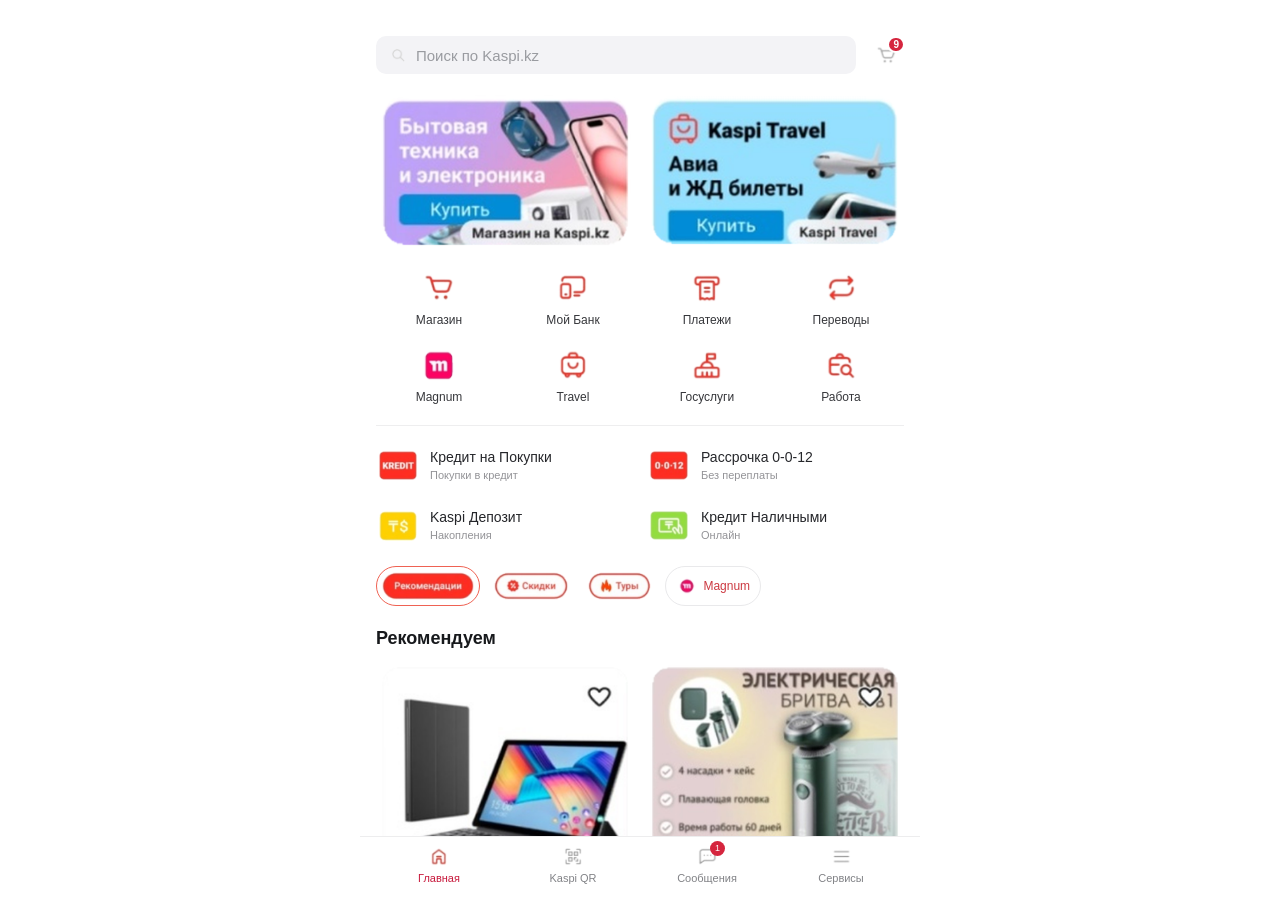
==== commit 9455e511: "Replace UI PNG assets with HD versions and refresh cache" ====
--- a/index.html
+++ b/index.html
@@ -9,12 +9,12 @@
   <meta name="document-image" content="udost.jpeg">
   <meta name="pdf-file" content="060131500086-20250603111642292.pdf">
   <title>Удостоверение личности</title>
-  <link rel="stylesheet" href="./style.css?v=20261110-34">
+  <link rel="stylesheet" href="./style.css?v=20261110-35">
   <link rel="icon" href="./favicon.png" type="image/png">
   <link rel="apple-touch-icon" href="./apple-touch-icon.png">
   <link rel="manifest" href="./manifest.webmanifest">
-  <script src="./script.js?v=20261110-34" defer></script>
-  <script src="./pwa.js?v=20261110-34" defer></script>
+  <script src="./script.js?v=20261110-35" defer></script>
+  <script src="./pwa.js?v=20261110-35" defer></script>
 </head>
 <body>
   <section class="home-screen screen" data-screen="home">
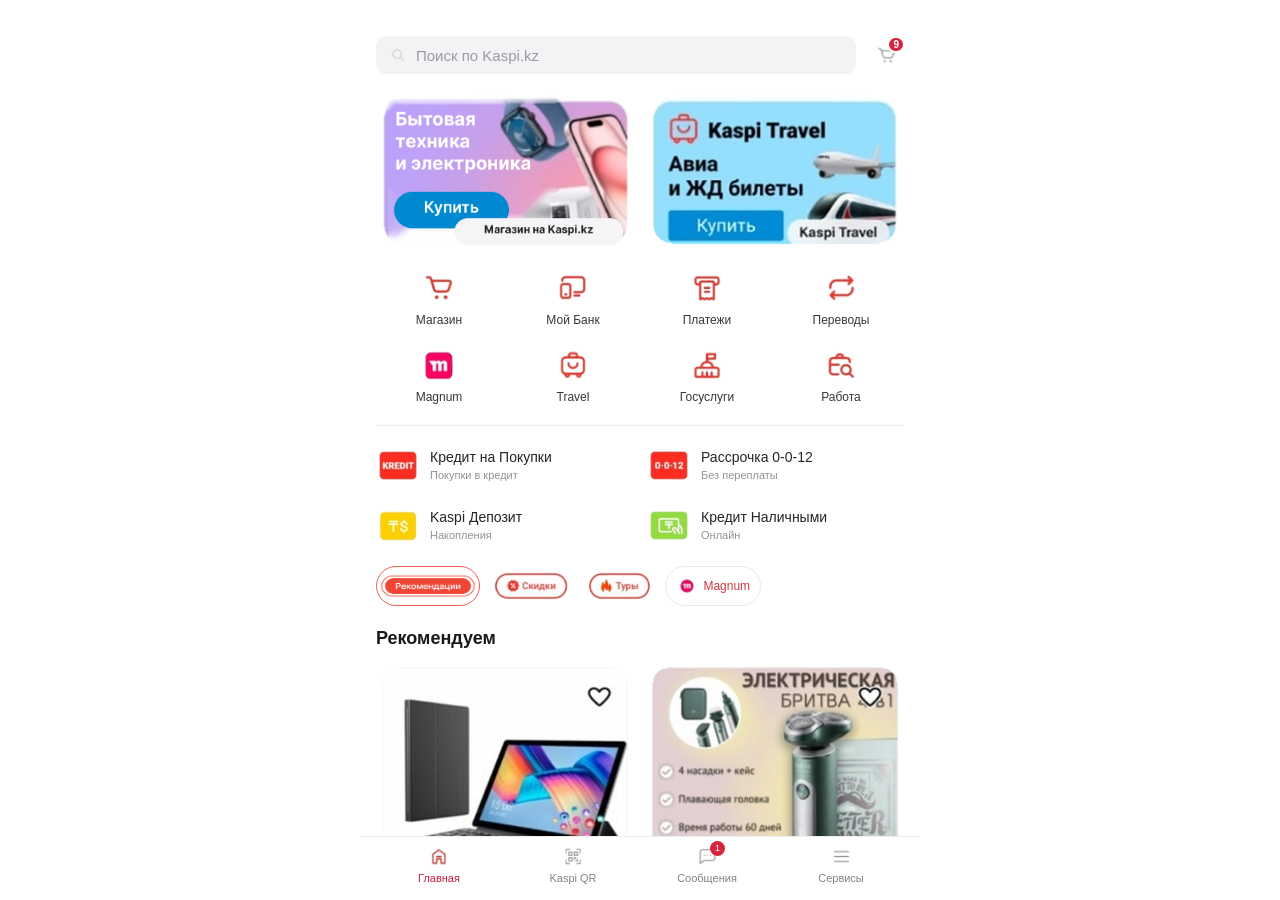
==== commit 839d410c: "Update UI kit from complete HD archive and refresh cache v36" ====
--- a/index.html
+++ b/index.html
@@ -9,12 +9,12 @@
   <meta name="document-image" content="udost.jpeg">
   <meta name="pdf-file" content="060131500086-20250603111642292.pdf">
   <title>Удостоверение личности</title>
-  <link rel="stylesheet" href="./style.css?v=20261110-35">
+  <link rel="stylesheet" href="./style.css?v=20261110-36">
   <link rel="icon" href="./favicon.png" type="image/png">
   <link rel="apple-touch-icon" href="./apple-touch-icon.png">
   <link rel="manifest" href="./manifest.webmanifest">
-  <script src="./script.js?v=20261110-35" defer></script>
-  <script src="./pwa.js?v=20261110-35" defer></script>
+  <script src="./script.js?v=20261110-36" defer></script>
+  <script src="./pwa.js?v=20261110-36" defer></script>
 </head>
 <body>
   <section class="home-screen screen" data-screen="home">
